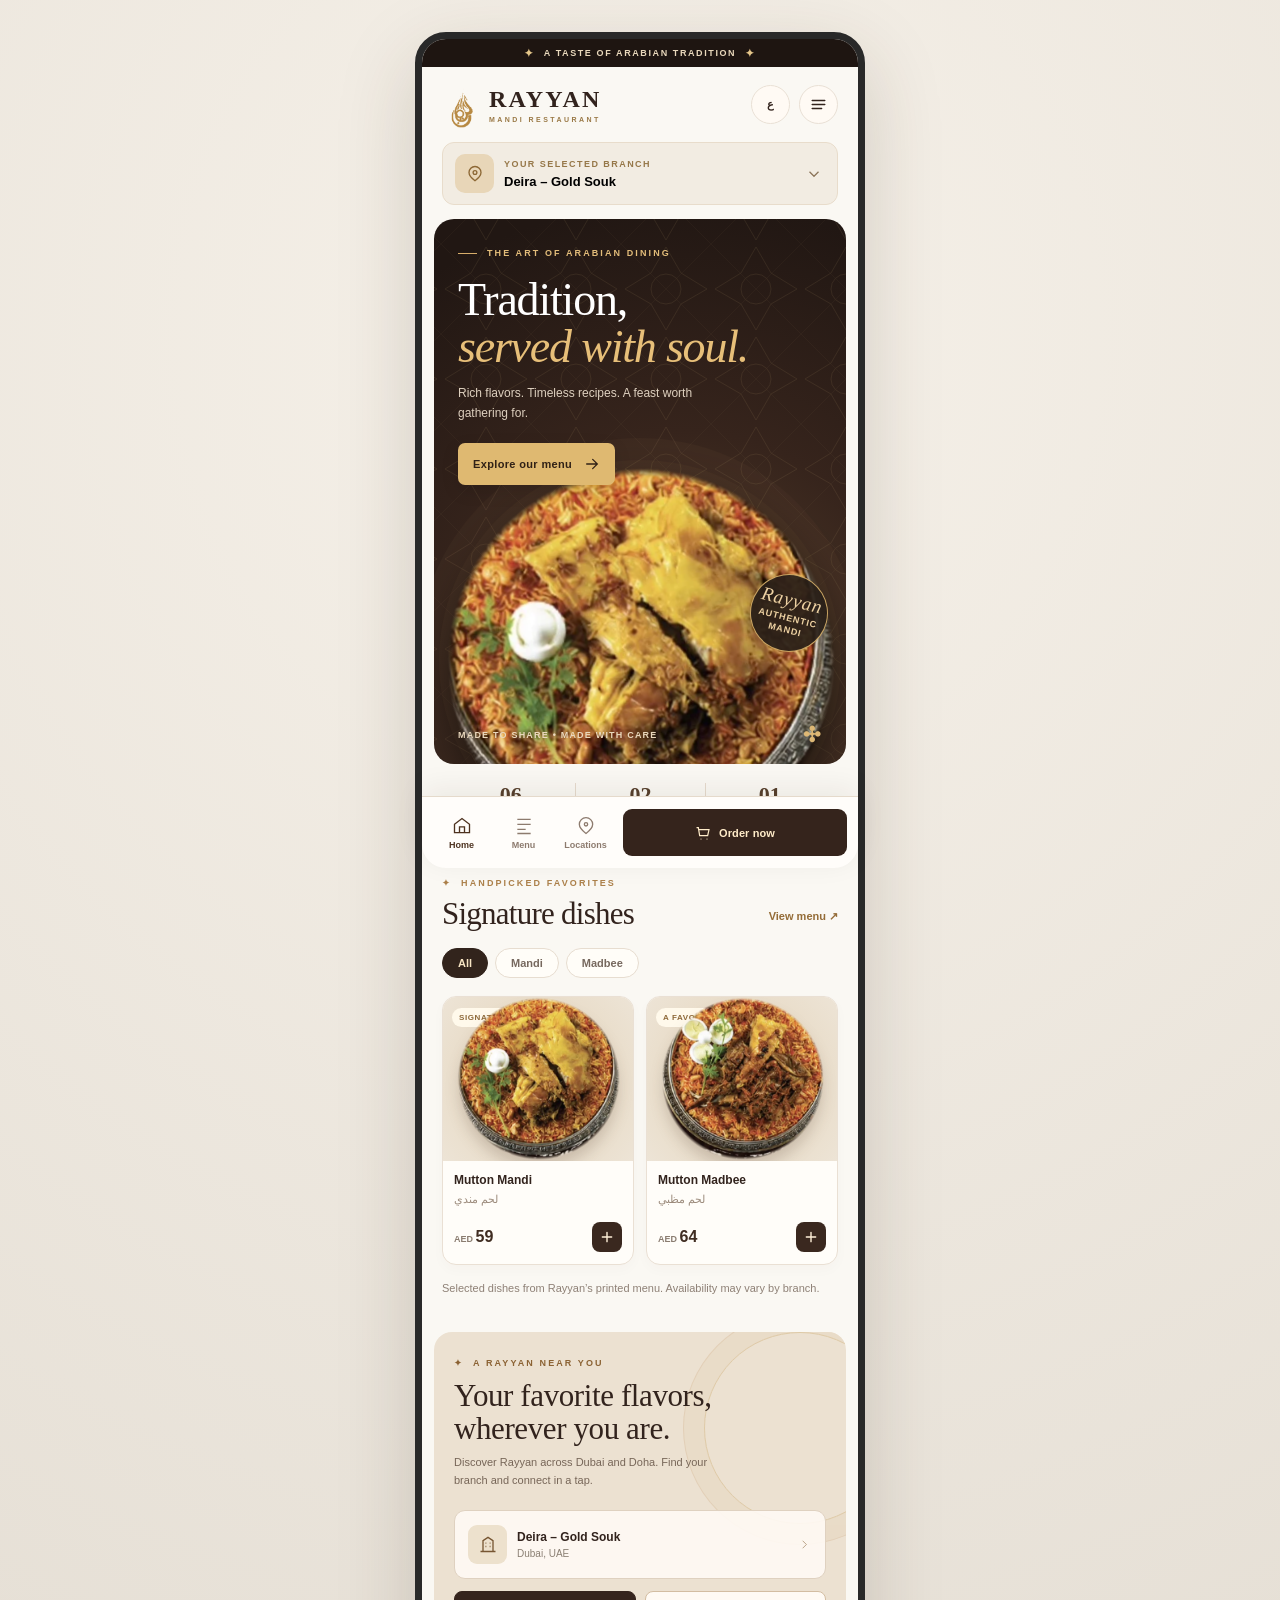
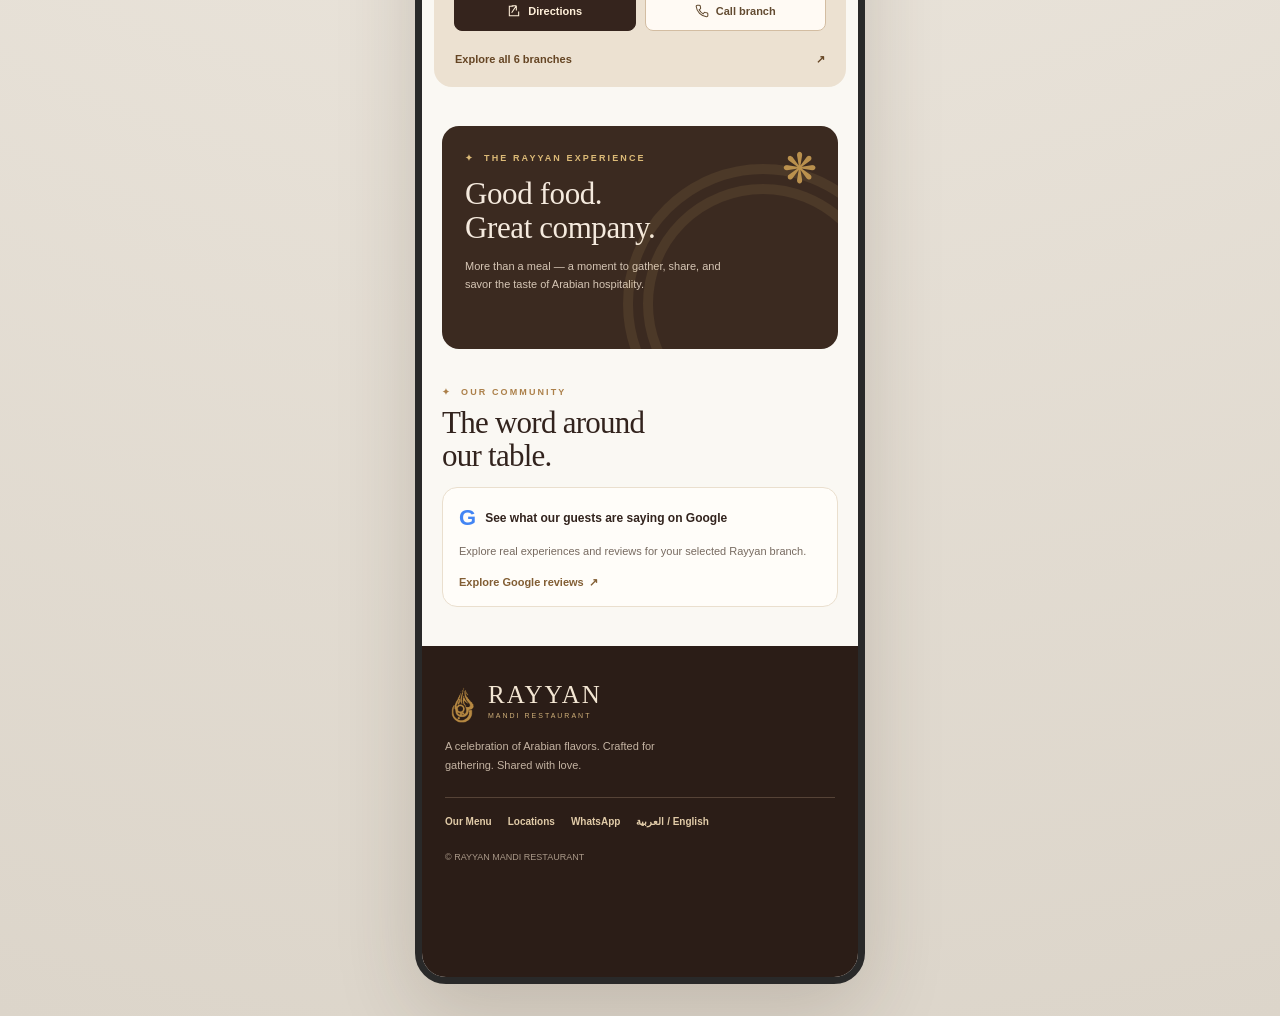
==== index.html @ c49ef030 "Add Rayyan Mandi premium mobile homepage with embedded images" ====
<!DOCTYPE html>
<html lang="en" dir="ltr">
<head>
  <meta charset="utf-8" />
  <meta name="viewport" content="width=device-width,initial-scale=1,viewport-fit=cover" />
  <meta name="theme-color" content="#FAF7F0" />
  <meta name="description" content="Rayyan Mandi Restaurant — authentic Mandi and Arabian specialties across Dubai and Doha." />
  <title>Rayyan Mandi · A Taste of Tradition</title>
  <style>
    :root {--ink:#32231d;--dark:#2d1e17;--deep:#1e1511;--gold:#c69e57;--gold2:#e5c68a;--paper:#faf8f3;--cream:#f3ebdf;--muted:#82776d;--line:#eadfd2;--serif:"Iowan Old Style","Baskerville","Palatino Linotype","Book Antiqua",Georgia,serif; --sans:"Avenir Next",Avenir,"Helvetica Neue",Arial,sans-serif}
    *{box-sizing:border-box} html{scroll-behavior:smooth;background:#e7e1d8} body{margin:0;background:var(--paper);color:var(--ink);font-family:var(--sans);font-size:14px;-webkit-font-smoothing:antialiased} button,a{-webkit-tap-highlight-color:transparent} button{cursor:pointer;font:inherit} a{color:inherit;text-decoration:none} svg{display:block;flex:none} .app{max-width:450px;min-height:100vh;margin:auto;background:var(--paper);position:relative;overflow:hidden;box-shadow:0 0 70px rgba(30,19,14,.08)}
    .ribbon{height:28px;display:flex;align-items:center;justify-content:center;gap:9px;background:var(--deep);color:#ead9bc;font-size:9px;font-weight:650;letter-spacing:1.6px;text-transform:uppercase}.ribbon .star{color:var(--gold2);font-size:11px}
    .head{height:75px;padding:0 20px;display:flex;align-items:center;justify-content:space-between;background:var(--paper)}.brand{display:flex;align-items:center;gap:8px;min-width:0}.brand-icon{width:39px;height:47px;object-fit:contain}.brand-txt{display:flex;flex-direction:column;gap:1px;line-height:1}.brand-txt b{font-family:var(--serif);font-size:24px;font-weight:600;letter-spacing:2.15px}.brand-txt small{font-size:7px;letter-spacing:2.45px;font-weight:800;color:#9a7946;margin-top:4px}.head-actions{display:flex;align-items:center;gap:9px}.icon-button{border:1px solid #e9e0d5;background:#fffaf4;color:var(--ink);border-radius:50%;width:39px;height:39px;display:grid;place-items:center}.lang-switch{font-weight:700;font-size:11px;letter-spacing:.4px}
    .branch-chooser{display:flex;width:calc(100% - 40px);margin:0 20px 14px;min-height:61px;padding:11px 12px;align-items:center;gap:10px;background:#f2ece2;border:1px solid #e8dccb;border-radius:12px;text-align:left}.branch-chooser .pin{background:#e8d6b8;border-radius:10px;color:#8d6835;width:39px;height:39px;display:grid;place-items:center}.branch-label{flex:1;min-width:0}.branch-label em{display:block;font-size:9px;font-style:normal;text-transform:uppercase;color:#967748;letter-spacing:1.45px;font-weight:800;margin-bottom:5px}.branch-label strong{font-size:13px;font-weight:750;white-space:nowrap;overflow:hidden;text-overflow:ellipsis;display:block}.branch-chooser>.chev{color:#8d765b;margin-right:2px}
    .hero{margin:0 12px;border-radius:20px;background:radial-gradient(circle at 60% 82%,#57402b 0,#36241c 46%,#211713 91%);height:545px;position:relative;overflow:hidden;color:#fff;isolation:isolate}.hero::before{content:"";position:absolute;inset:0;opacity:.14;background-image:url("data:image/svg+xml,%3Csvg xmlns='http://www.w3.org/2000/svg' viewBox='0 0 90 90' width='90' height='90'%3E%3Cg fill='none' stroke='%23d6b77a' stroke-width='.7'%3E%3Cpath d='M45 3 L60 29 L86 45 L60 60 L45 86 L30 60 L4 45 L30 29 Z'/%3E%3Ccircle cx='45' cy='45' r='15'/%3E%3Cpath d='M0 0L90 90M90 0L0 90' opacity='.4'/%3E%3C/g%3E%3C/svg%3E");background-position:58% 45%;z-index:-1}.hero-content{position:relative;padding:29px 24px 0;z-index:2}.eyebrow{display:flex;align-items:center;gap:10px;font-size:9px;font-weight:750;letter-spacing:2.1px;color:#e3bd7a}.eyebrow:before{content:"";width:19px;height:1px;background:#d7ad6a}.hero h1{font-family:var(--serif);font-size:46px;line-height:1.02;letter-spacing:-1.2px;font-weight:500;margin:19px 0 12px;max-width:310px}.hero h1 i{font-style:italic;color:#e7bf79}.hero p{margin:0;max-width:260px;font-size:12px;line-height:1.68;color:#ded0bf}.hero-cta{border:0;margin-top:20px;padding:13px 15px;background:#dfb971;color:#302116;display:inline-flex;align-items:center;gap:12px;border-radius:7px;font-size:11px;letter-spacing:.35px;font-weight:850;box-shadow:0 6px 18px rgba(0,0,0,.11)}.hero-cta svg{height:16px;width:16px}.hero-dish-wrap{position:absolute;bottom:-102px;left:50%;width:410px;height:410px;transform:translateX(-50%);display:flex;align-items:center;justify-content:center}.hero-ring{position:absolute;inset:21px;border-radius:50%;border:1px solid rgba(227,194,132,.3);box-shadow:0 0 0 17px rgba(205,159,95,.045),0 0 0 39px rgba(205,159,95,.04)}.hero-dish{width:395px;height:395px;object-fit:contain;filter:drop-shadow(0 22px 24px rgba(0,0,0,.65));transform:rotate(-7deg)}.round-stamp{position:absolute;z-index:3;right:18px;bottom:112px;width:78px;height:78px;border-radius:50%;border:1px solid rgba(238,196,117,.8);background:#292018ed;display:flex;justify-content:center;align-items:center;flex-direction:column;transform:rotate(14deg);color:#eed2a3;text-align:center;font-size:9px;letter-spacing:.9px;font-weight:700;line-height:1.4}.round-stamp span{font-family:var(--serif);font-size:19px;font-style:italic;font-weight:normal;line-height:1.2}.hero-bottom{position:absolute;bottom:17px;left:24px;right:24px;z-index:3;font-size:9px;color:#ead8bd;letter-spacing:1.2px;font-weight:700;display:flex;justify-content:space-between;align-items:center}.hero-bottom .swirl{font-size:21px;color:#deb875}
    .values{margin:0 24px;padding:19px 0 18px;display:grid;grid-template-columns:repeat(3,minmax(0,1fr));border-bottom:1px solid var(--line)}.values>div{text-align:center}.values>div+div{border-left:1px solid #e5dacd}.values b{font-family:var(--serif);font-size:22px;display:block;line-height:1.1;color:#57402d;font-weight:650}.values span{display:block;color:#9c8c7c;margin-top:5px;font-size:9px;font-weight:700;letter-spacing:.55px;text-transform:uppercase}
    section{padding:37px 20px 0}.section-kicker{font-size:9px;text-transform:uppercase;letter-spacing:2.1px;color:#ac804a;font-weight:800;display:flex;align-items:center;gap:9px}.section-kicker:before{content:"✦";font-size:9px}.title-row{display:flex;align-items:end;justify-content:space-between;gap:10px;margin:9px 0 17px}.section-title{font-family:var(--serif);font-size:31px;line-height:1.08;letter-spacing:-.75px;font-weight:500;margin:0}.section-link{white-space:nowrap;color:#946c37;font-size:11px;font-weight:750;background:none;border:0;padding:8px 0}.subtitle{font-size:12px;color:#87786b;line-height:1.6;margin:5px 0 0}
    .filter-scroll{display:flex;gap:7px;overflow-x:auto;scrollbar-width:none;margin-bottom:17px;padding-bottom:1px}.filter-scroll::-webkit-scrollbar{display:none}.pill{border:1px solid #e7ddd0;background:#fffdf8;border-radius:100px;white-space:nowrap;padding:8px 15px;font-size:11px;font-weight:700;color:#76685e}.pill.active{background:#32241c;color:#f7e5c3;border-color:#32241c}
    .foods{display:grid;grid-template-columns:repeat(2,minmax(0,1fr));gap:12px}.food-card{overflow:hidden;border:1px solid #eae0d4;background:#fffdf9;border-radius:14px;box-shadow:0 5px 13px rgba(73,47,28,.025)}.food-image{height:164px;background:radial-gradient(circle,#f2e7d5 0,#e9ddca 62%,#ede4d6 100%);display:flex;align-items:center;justify-content:center;position:relative;overflow:hidden}.food-image img{width:165px;height:165px;object-fit:contain;filter:drop-shadow(0 10px 7px rgba(51,31,20,.17))}.food-badge{position:absolute;left:9px;top:11px;background:#fff9eb;color:#8d6838;border-radius:100px;padding:5px 7px;font-size:8px;letter-spacing:.6px;font-weight:800}.food-info{padding:12px 11px 12px}.food-name{font-size:12px;font-weight:800;line-height:1.3}.food-arabic{font-size:11px;color:#9b8a7b;margin-top:4px;line-height:1.3}.food-bottom{display:flex;align-items:center;justify-content:space-between;gap:7px;margin-top:15px}.food-price{font-size:9px;font-weight:700;color:#8a7c70}.food-price b{font-size:16px;color:#402d22;font-weight:800}.add-food{border:0;background:#3a281f;color:#ffefd8;width:30px;height:30px;display:grid;place-items:center;border-radius:8px}.food-desc{font-size:11px;color:#8e8076;margin-top:15px;line-height:1.5}
    .branch-feature{margin:36px 12px 0;padding:26px 20px 21px;background:#ece1d1;border-radius:18px;position:relative;overflow:hidden}.branch-feature:after{content:"";position:absolute;right:-50px;top:0;width:190px;height:190px;border:1px solid #d7be91;border-radius:50%;opacity:.65;box-shadow:0 0 0 20px #e8d9c3,0 0 0 21px #ddc5a8;pointer-events:none}.branch-feature>*{position:relative;z-index:1}.branch-feature .section-kicker{color:#8b6233}.branch-feature h2{font-family:var(--serif);font-size:31px;font-weight:500;line-height:1.07;margin:11px 0 9px;letter-spacing:-.4px;max-width:275px}.branch-feature>p{color:#776658;line-height:1.6;font-size:11px;max-width:270px;margin:0 0 20px}.selected-location{padding:14px 13px;background:#fffaf4e8;border:1px solid #dfd1c0;border-radius:11px;display:flex;align-items:center;gap:10px}.selected-location .symbol{height:39px;width:39px;border-radius:9px;background:#ede1cd;display:grid;place-items:center;color:#775633}.selected-location .loc-text{flex:1;min-width:0}.selected-location .loc-text b{font-size:12px;display:block}.selected-location .loc-text span{font-size:10px;color:#8b8074;display:block;margin-top:4px}.branch-actions{display:flex;gap:9px;margin-top:12px}.branch-actions a,.branch-actions button{border:1px solid #d3bda2;background:#fffaf4;border-radius:8px;font-size:11px;font-weight:750;color:#624a30;padding:12px 12px;display:flex;align-items:center;justify-content:center;gap:7px;flex:1}.branch-actions a:first-child{background:#35241d;color:#fff0da;border-color:#35241d}.branch-all{display:flex;align-items:center;justify-content:space-between;width:100%;margin-top:19px;padding:3px 1px 0;background:none;border:0;font-size:11px;color:#654524;font-weight:800}
    .heritage{padding-top:39px}.story{background:#3b2a20;color:#f5eade;border-radius:17px;position:relative;overflow:hidden;padding:27px 23px 25px;min-height:223px}.story:before{content:"";position:absolute;right:-65px;bottom:-95px;width:220px;height:220px;border-radius:50%;border:30px double rgba(225,181,107,.1)}.story .section-kicker{color:#dcba77}.story h2{font-family:var(--serif);font-weight:500;font-size:31px;line-height:1.1;letter-spacing:-.4px;margin:14px 0 12px;max-width:250px}.story p{font-size:11px;color:#d6c6b5;line-height:1.65;max-width:272px;margin:0}.story .ornament{position:absolute;right:21px;top:18px;font-size:42px;font-family:var(--serif);color:#c89c53;opacity:.9}
    .review-sec{padding-top:38px}.review-box{margin-top:15px;border:1px solid #eadfce;border-radius:15px;padding:17px 16px;background:#fffdf9}.review-top{display:flex;align-items:center;gap:9px}.google-g{font-size:22px;font-weight:800;font-family:Arial;color:#4285f4}.review-top b{font-size:12px}.review-box p{font-size:11px;line-height:1.6;color:#776a60;margin:12px 0}.review-link{font-size:11px;font-weight:800;color:#825e34;display:inline-flex;align-items:center;gap:5px}
    footer{margin-top:39px;background:#2b1d17;color:#f3e6d3;padding:30px 23px 115px}.footer-logo{display:flex;align-items:center;gap:9px}.footer-logo img{height:47px;width:34px;object-fit:contain}.footer-logo .name{font-family:var(--serif);font-size:25px;letter-spacing:2px}.footer-logo small{font-size:7px;display:block;letter-spacing:2px;color:#cfaf78;margin-top:3px}.footer-desc{font-size:11px;line-height:1.7;color:#c4b3a2;max-width:260px;margin:14px 0 23px}.footer-rule{height:1px;background:#564337;margin:0 0 18px}.footer-links{display:flex;flex-wrap:wrap;gap:16px;font-size:10px;color:#e1cba8;font-weight:700}.copyright{font-size:9px;color:#a99888;margin-top:25px}
    .nav{position:fixed;z-index:10;bottom:0;left:50%;transform:translateX(-50%);width:min(100%,450px);height:76px;padding:8px 11px calc(8px + env(safe-area-inset-bottom,0px));height:calc(72px + env(safe-area-inset-bottom,0px));display:flex;align-items:center;gap:5px;background:#fffdfa;border-top:1px solid #e5dacb;box-shadow:0 -7px 30px rgba(38,22,12,.07)}.nav-item{border:0;background:transparent;color:#8d7b6e;width:57px;align-self:stretch;display:flex;flex-direction:column;align-items:center;justify-content:center;gap:4px;font-size:9px;font-weight:650}.nav-item.active{color:#4d321f}.nav-order{flex:1;height:47px;display:flex;justify-content:center;align-items:center;gap:8px;background:#35241c;color:#ffecc9;border:0;border-radius:9px;font-size:11px;font-weight:800;letter-spacing:.1px;margin:0 0 0 4px;white-space:nowrap}.nav-order .count{min-width:18px;height:18px;display:none;place-items:center;border-radius:50%;background:#e2b673;color:#38261d;font-size:10px}.nav-order .count.visible{display:grid}
    .overlay{position:fixed;inset:0;z-index:30;background:rgba(29,20,16,.6);display:none;align-items:flex-end;justify-content:center;backdrop-filter:blur(3px)}.overlay.open{display:flex}.sheet{width:min(100%,450px);max-height:88dvh;overflow-y:auto;background:#fffaf3;border-radius:23px 23px 0 0;padding:10px 20px calc(25px + env(safe-area-inset-bottom,0px));box-shadow:0 -20px 90px rgba(0,0,0,.23);animation:slideUp .25s ease-out}.grab{height:4px;width:42px;background:#ddd0c0;border-radius:10px;margin:0 auto 20px}.sheet-h{display:flex;align-items:start;justify-content:space-between;gap:15px;margin-bottom:19px}.sheet h2{font-family:var(--serif);font-weight:500;line-height:1.1;font-size:30px;margin:0 0 6px}.sheet-sub{font-size:11px;color:#998b7e;line-height:1.5}.sheet-close{border:1px solid #eee0d0;background:#fff;border-radius:50%;height:33px;width:33px;display:grid;place-items:center}.country-tabs{display:flex;gap:6px;padding:4px;border-radius:10px;background:#f1e8db;margin-bottom:14px}.country-tab{flex:1;text-align:center;border:0;border-radius:7px;padding:11px 0;background:transparent;color:#856b52;font-weight:800;font-size:11px}.country-tab.active{background:#fffdfa;color:#3b261a;box-shadow:0 2px 9px rgba(74,48,19,.08)}.branch-list{display:grid;gap:8px}.branch-opt{background:#fff;border:1px solid #e9dfd1;border-radius:10px;padding:13px;display:flex;align-items:center;gap:10px;text-align:left}.branch-opt.selected{border-color:#b99254;background:#fbf4e7}.branch-opt .opt-icon{width:33px;height:33px;border-radius:7px;background:#efe4d3;color:#8f6c3d;display:grid;place-items:center}.branch-opt .opt-txt{flex:1;display:flex;flex-direction:column;gap:4px}.branch-opt .opt-txt b{font-size:12px}.branch-opt .opt-txt span{font-size:10px;color:#908276}.tick{color:#ad854b}.hidden{display:none!important}
    .cart-body{padding-bottom:10px}.empty{padding:35px 12px;text-align:center;border:1px dashed #dccbb7;border-radius:14px;color:#806e5c}.empty svg{margin:0 auto 10px;color:#b89459}.empty b{display:block;font-size:13px;margin:8px 0}.empty p{font-size:11px;line-height:1.5}.cart-line{padding:13px 0;display:flex;align-items:center;gap:12px;border-bottom:1px solid #eadfce}.cart-line img{width:65px;height:65px;object-fit:contain;background:#eee5d6;border-radius:12px}.cart-line .cart-text{flex:1}.cart-line strong{font-size:12px;display:block}.cart-line small{color:#977b61;display:block;margin-top:6px}.qty{display:flex;align-items:center;gap:11px}.qty button{background:#f1e6d8;border:0;border-radius:7px;width:27px;height:27px;font-weight:900}.cart-total{display:flex;justify-content:space-between;font-size:14px;margin:23px 0;font-weight:800}.primary-wide{width:100%;height:48px;background:#38271d;color:#fcebcf;border:0;border-radius:9px;font-size:12px;font-weight:800;display:flex;gap:9px;align-items:center;justify-content:center}.cart-note{font-size:10px;line-height:1.5;color:#958578;text-align:center;margin:12px auto}.toast{position:fixed;z-index:90;bottom:calc(82px + env(safe-area-inset-bottom,0px));left:50%;transform:translateX(-50%) translateY(16px);background:#372820;color:#fcebd4;font-size:11px;border-radius:100px;box-shadow:0 9px 26px #0002;padding:10px 18px;white-space:nowrap;opacity:0;pointer-events:none;transition:all .22s}.toast.show{opacity:1;transform:translateX(-50%) translateY(0)}
    .menu-links{display:grid;gap:5px}.menu-links button{border:0;background:#f6eee2;border-radius:10px;padding:14px 12px;text-align:left;font-size:13px;font-weight:750;color:#38261c;display:flex;justify-content:space-between}.menu-fine{font-size:11px;color:#a08974;margin:13px 0}
    html[dir="rtl"] .branch-chooser,html[dir="rtl"] .branch-opt{text-align:right}html[dir="rtl"] .eyebrow:before{display:none}html[dir="rtl"] .eyebrow:after{content:"";width:19px;height:1px;background:#d7ad6a}html[dir="rtl"] .hero h1{letter-spacing:0}html[dir="rtl"] .branch-feature:after{right:auto;left:-50px}html[dir="rtl"] .hero-bottom{direction:ltr}html[dir="rtl"] .brand{direction:ltr}html[dir="rtl"] .nav-order{margin:0 4px 0 0}html[dir="rtl"] .values>div+div{border-left:0;border-right:1px solid #e5dacd}
    @keyframes slideUp{from{transform:translateY(25px);opacity:.75}to{transform:translateY(0);opacity:1}}
    @media(min-width:600px){body{padding:32px 0;background:radial-gradient(circle at 50% 13%,#f6f1e9,#dcd5ca)}.app{border-radius:31px;min-height:840px;box-shadow:0 26px 80px #3d2b1d2e;border:7px solid #292929}.nav{bottom:32px;border-radius:0 0 24px 24px;max-width:436px}.overlay{align-items:center}.sheet{border-radius:23px;max-height:80vh}.toast{bottom:90px}}
    @media(max-width:350px){.hero h1{font-size:40px}.hero{height:520px}.hero-dish-wrap{width:375px;height:375px}.hero-dish{width:370px;height:370px}.food-image{height:140px}.food-image img{width:145px;height:145px}.brand-txt b{font-size:21px}.head{padding:0 15px}}
    @media(prefers-reduced-motion:reduce){*,*:before,*:after{scroll-behavior:auto!important;transition:none!important;animation:none!important}}
  </style>
</head>
<body>
<div class="app" id="home">
  <div class="ribbon"><span class="star">✦</span><span data-i18n="ribbon">A taste of Arabian tradition</span><span class="star">✦</span></div>
  <header class="head">
    <a class="brand" href="#home" aria-label="Rayyan Mandi home"><img class="brand-icon" src="[data-uri]" alt="Rayyan symbol"><span class="brand-txt"><b>RAYYAN</b><small>MANDI RESTAURANT</small></span></a>
    <div class="head-actions"><button class="icon-button lang-switch" id="langBtn" aria-label="Switch language">ع</button><button class="icon-button" id="menuBtn" aria-label="Open menu"><svg width="19" height="19" viewBox="0 0 24 24" fill="none" stroke="currentColor" stroke-width="1.7" stroke-linecap="round"><path d="M4 7h16M4 12h16M4 17h12"/></svg></button></div>
  </header>
  <button class="branch-chooser" id="branchBtn" aria-label="Choose branch"><span class="pin"><svg width="18" height="18" viewBox="0 0 24 24" fill="none" stroke="currentColor" stroke-width="1.8"><path d="M20 10c0 5-8 11-8 11S4 15 4 10a8 8 0 1 1 16 0Z"/><circle cx="12" cy="10" r="2.5"/></svg></span><span class="branch-label"><em data-i18n="branchLabel">YOUR NEAREST BRANCH</em><strong id="activeBranchTop">Deira – Gold Souk</strong></span><span class="chev"><svg width="18" height="18" viewBox="0 0 24 24" fill="none" stroke="currentColor" stroke-width="1.7"><path d="m6 9 6 6 6-6"/></svg></span></button>
  <main>
    <section class="hero" style="padding:0">
      <div class="hero-content"><div class="eyebrow" data-i18n="heroEyebrow">THE ART OF ARABIAN DINING</div><h1 id="heroTitle">Tradition,<br><i>served with soul.</i></h1><p data-i18n="heroText">Rich flavors. Timeless recipes. A feast worth gathering for.</p><button class="hero-cta" id="heroMenu" data-i18n-button="exploreMenu"><span data-i18n="exploreMenu">Explore our menu</span><svg viewBox="0 0 24 24" fill="none" stroke="currentColor" stroke-width="1.9" stroke-linecap="round"><path d="M4 12h16M13 5l7 7-7 7"/></svg></button></div>
      <div class="hero-dish-wrap" aria-hidden="true"><div class="hero-ring"></div><img class="hero-dish" src="[data-uri]" alt=""></div>
      <div class="round-stamp"><span>Rayyan</span>AUTHENTIC<br>MANDI</div>
      <div class="hero-bottom"><span>MADE TO SHARE • MADE WITH CARE</span><span class="swirl">✣</span></div>
    </section>
    <div class="values"><div><b>06</b><span data-i18n="branches">Branches</span></div><div><b>02</b><span data-i18n="countries">Countries</span></div><div><b>01</b><span data-i18n="hospitality">Tradition</span></div></div>
    <section id="menuSection">
      <div class="section-kicker" data-i18n="ourFavorites">HANDPICKED FAVORITES</div>
      <div class="title-row"><h2 class="section-title" data-i18n="signature">Signature dishes</h2><button class="section-link" id="menuMore"><span data-i18n="viewMenu">View menu</span> ↗</button></div>
      <div class="filter-scroll" role="tablist" aria-label="Dish categories"><button class="pill active" data-filter="all" data-i18n="all">All</button><button class="pill" data-filter="mandi" data-i18n="mandi">Mandi</button><button class="pill" data-filter="madbee" data-i18n="madbee">Madbee</button></div>
      <div class="foods" id="foodGrid">
        <article class="food-card" data-category="mandi"><div class="food-image"><span class="food-badge" data-i18n="signatureBadge">SIGNATURE</span><img src="[data-uri]" alt="Rayyan Mutton Mandi" /></div><div class="food-info"><div class="food-name">Mutton Mandi</div><div class="food-arabic" lang="ar">لحم مندي</div><div class="food-bottom"><div class="food-price">AED <b>59</b></div><button class="add-food" data-add="mandi" aria-label="Add Mutton Mandi"><svg width="16" height="16" viewBox="0 0 24 24" fill="none" stroke="currentColor" stroke-width="2.1" stroke-linecap="round"><path d="M12 5v14M5 12h14"/></svg></button></div></div></article>
        <article class="food-card" data-category="madbee"><div class="food-image"><span class="food-badge" data-i18n="favoriteBadge">A FAVORITE</span><img src="[data-uri]" alt="Rayyan Mutton Madbee" /></div><div class="food-info"><div class="food-name">Mutton Madbee</div><div class="food-arabic" lang="ar">لحم مظبي</div><div class="food-bottom"><div class="food-price">AED <b>64</b></div><button class="add-food" data-add="madbee" aria-label="Add Mutton Madbee"><svg width="16" height="16" viewBox="0 0 24 24" fill="none" stroke="currentColor" stroke-width="2.1" stroke-linecap="round"><path d="M12 5v14M5 12h14"/></svg></button></div></div></article>
      </div>
      <p class="food-desc" data-i18n="pricesNote">Selected dishes from Rayyan's printed menu. Availability may vary by branch.</p>
    </section>
    <div class="branch-feature" id="branchesSection"><div class="section-kicker" data-i18n="nearYou">A RAYYAN NEAR YOU</div><h2 data-i18n="branchHeadline">Your favorite flavors, wherever you are.</h2><p data-i18n="branchText">Discover Rayyan across Dubai and Doha. Find your branch and connect in a tap.</p><div class="selected-location"><div class="symbol"><svg width="20" height="20" viewBox="0 0 24 24" stroke="currentColor" fill="none" stroke-width="1.6"><path d="M3 21h18M6 21V8l6-4 6 4v13M9 11h1M14 11h1M9 15h1M14 15h1"/></svg></div><div class="loc-text"><b id="activeBranchCard">Deira – Gold Souk</b><span id="activeRegion">Dubai, United Arab Emirates</span></div><svg width="15" height="15" viewBox="0 0 24 24" stroke="#92744d" fill="none"><path d="m9 18 6-6-6-6"/></svg></div><div class="branch-actions"><a id="directionLink" target="_blank" rel="noopener" href="https://www.google.com/maps/search/?api=1&query=Rayyan+Mandi+Deira+Gold+Souk"><svg width="14" height="14" viewBox="0 0 24 24" fill="none" stroke="currentColor" stroke-width="1.8"><path d="M8 15 16 3m0 0H8m8 0v8M20 13v7H4V4h7"/></svg><span data-i18n="directions">Directions</span></a><a id="callLink" href="tel:042980070"><svg width="14" height="14" viewBox="0 0 24 24" fill="none" stroke="currentColor" stroke-width="1.8"><path d="M22 16.9v3a2 2 0 0 1-2.2 2A19.8 19.8 0 0 1 2.1 4.2 2 2 0 0 1 4.1 2h3a2 2 0 0 1 2 1.7l.5 2.8a2 2 0 0 1-.6 2L7.1 10a16 16 0 0 0 6.9 6.9l1.5-1.9a2 2 0 0 1 2-.6l2.8.5a2 2 0 0 1 1.7 1.9Z"/></svg><span data-i18n="callUs">Call branch</span></a></div><button class="branch-all" id="allBranches"><span data-i18n="exploreBranches">Explore all 6 branches</span><span>↗</span></button></div>
    <section class="heritage"><div class="story"><div class="section-kicker" data-i18n="theExperience">THE RAYYAN EXPERIENCE</div><span class="ornament">❋</span><h2 data-i18n="storyTitle">Good food.<br>Great company.</h2><p data-i18n="storyText">More than a meal — a moment to gather, share, and savor the taste of Arabian hospitality.</p></div></section>
    <section class="review-sec"><div class="section-kicker" data-i18n="community">OUR COMMUNITY</div><div class="title-row" style="margin-bottom:0"><h2 class="section-title" data-i18n="reviewTitle">The word around<br>our table.</h2></div><div class="review-box"><div class="review-top"><span class="google-g">G</span><b data-i18n="googleReviews">See what our guests are saying on Google</b></div><p data-i18n="reviewText">Explore real experiences and reviews for your selected Rayyan branch.</p><a class="review-link" href="https://www.google.com/maps/search/?api=1&query=Rayyan+Mandi+Deira+Gold+Souk" id="reviewsLink" target="_blank" rel="noopener"><span data-i18n="readReviews">Explore Google reviews</span> ↗</a></div></section>
  </main>
  <footer><div class="footer-logo"><img src="[data-uri]" alt=""><div><div class="name">RAYYAN</div><small>MANDI RESTAURANT</small></div></div><p class="footer-desc" data-i18n="footerText">A celebration of Arabian flavors. Crafted for gathering. Shared with love.</p><div class="footer-rule"></div><div class="footer-links"><a href="#menuSection" data-i18n="menuFooter">Our Menu</a><a href="#branchesSection" data-i18n="branchFooter">Locations</a><a id="footerWhatsApp" href="#" target="_blank" rel="noopener">WhatsApp</a><button id="footerLanguage" style="background:none;border:0;color:inherit;padding:0;font:inherit">العربية / English</button></div><div class="copyright">© RAYYAN MANDI RESTAURANT</div></footer>
  <nav class="nav" aria-label="Bottom navigation"><button class="nav-item active" id="navHome"><svg width="20" height="20" viewBox="0 0 24 24" stroke="currentColor" fill="none" stroke-width="1.6"><path d="m3 10 9-7 9 7v10H3zM9 20v-7h6v7"/></svg><span data-i18n="home">Home</span></button><button class="nav-item" id="navMenu"><svg width="20" height="20" viewBox="0 0 24 24" stroke="currentColor" fill="none" stroke-width="1.6"><path d="M4 4h16M4 10h16M4 16h10M4 21h16"/></svg><span data-i18n="menu">Menu</span></button><button class="nav-item" id="navBranches"><svg width="20" height="20" viewBox="0 0 24 24" fill="none" stroke="currentColor" stroke-width="1.6"><path d="M20 10c0 5-8 11-8 11S4 15 4 10a8 8 0 1 1 16 0Z"/><circle cx="12" cy="10" r="2"/></svg><span data-i18n="locations">Locations</span></button><button class="nav-order" id="navOrder"><svg width="16" height="16" viewBox="0 0 24 24" fill="none" stroke="currentColor" stroke-width="1.8"><path d="M3 4h2l2 12h12l2-9H6M9 21h.01M18 21h.01" stroke-linecap="round"/></svg><span data-i18n="order">Order now</span><span class="count" id="cartCount">0</span></button></nav>
</div>
<div class="overlay" id="branchOverlay" aria-hidden="true"><div class="sheet" role="dialog" aria-modal="true" aria-label="Select restaurant branch"><div class="grab"></div><div class="sheet-h"><div><h2 data-i18n="chooseBranch">Choose your branch</h2><div class="sheet-sub" data-i18n="chooseBranchSub">Your menu, contact and directions in one place.</div></div><button class="sheet-close" data-close="branchOverlay" aria-label="Close"><svg width="18" height="18" viewBox="0 0 24 24" fill="none" stroke="currentColor" stroke-width="1.8"><path d="M5 5l14 14M19 5 5 19"/></svg></button></div><div class="country-tabs"><button class="country-tab active" data-country="uae">UAE · Dubai</button><button class="country-tab" data-country="qatar">Qatar · Doha</button></div><div class="branch-list" id="branchList"></div></div></div>
<div class="overlay" id="cartOverlay" aria-hidden="true"><div class="sheet" role="dialog" aria-modal="true" aria-label="Your order"><div class="grab"></div><div class="sheet-h"><div><h2 data-i18n="yourOrder">Your order</h2><div class="sheet-sub" id="cartBranchText">Deira – Gold Souk</div></div><button class="sheet-close" data-close="cartOverlay" aria-label="Close"><svg width="18" height="18" viewBox="0 0 24 24" fill="none" stroke="currentColor" stroke-width="1.8"><path d="M5 5l14 14M19 5 5 19"/></svg></button></div><div class="cart-body" id="cartItems"></div><div id="cartCheckout" class="hidden"><div class="cart-total"><span data-i18n="total">Estimated subtotal</span><span id="cartTotal">AED 0</span></div><button class="primary-wide" id="sendWhatsApp"><svg width="17" height="17" viewBox="0 0 24 24" stroke="currentColor" fill="none" stroke-width="1.8"><path d="M21 11.6A9 9 0 0 1 7 19.1L3 20l1-3.9A9 9 0 1 1 21 11.6ZM8 9c1 2.6 3 4.3 5.9 5.2.5.3 1.3-.2 1.8-.7"/></svg><span data-i18n="continueWhatsapp">Continue on WhatsApp</span></button><p class="cart-note" data-i18n="cartNote">A WhatsApp message will be prepared for your selected branch. Nothing is sent automatically.</p></div><button class="primary-wide hidden" id="browseDishes" data-i18n="browseDishes">Browse signature dishes</button></div></div></div>
<div class="overlay" id="menuOverlay" aria-hidden="true"><div class="sheet" role="dialog" aria-modal="true" aria-label="Site navigation"><div class="grab"></div><div class="sheet-h"><div><h2 data-i18n="exploreRayyan">Explore Rayyan</h2><div class="sheet-sub">RAYYAN MANDI RESTAURANT</div></div><button class="sheet-close" data-close="menuOverlay" aria-label="Close">✕</button></div><div class="menu-links"><button data-go="home"><span data-i18n="home">Home</span>↗</button><button data-go="menuSection"><span data-i18n="menu">Menu</span>↗</button><button data-go="branchesSection"><span data-i18n="locations">Locations</span>↗</button><button data-go="review-sec"><span data-i18n="reviews">Google reviews</span>↗</button><button data-go="branch"><span data-i18n="chooseBranch">Choose your branch</span>↗</button></div><div class="menu-fine" data-i18n="menuFine">Authentic flavors. Every time.</div></div></div>
<div class="toast" id="toast" role="status" aria-live="polite">Added to your order</div>
<script>
  const branches=[
    {id:'deira',name:'Deira – Gold Souk',country:'uae',city:'Dubai, UAE',phone:'042980070',wa:'971521722996',query:'Rayyan Mandi Restaurant Deira Gold Souk Dubai'},
    {id:'rigga',name:'Al Rigga',country:'uae',city:'Dubai, UAE',phone:'042444434',wa:'971501619434',query:'Rayyan Mandi Restaurant Rigga Dubai'},
    {id:'barsha',name:'Al Barsha',country:'uae',city:'Dubai, UAE',phone:'043349269',wa:'971567664257',query:'Rayyan Mandi Restaurant Barsha Dubai'},
    {id:'mankhool',name:'Mankhool',country:'uae',city:'Dubai, UAE',phone:'045524424',wa:'971565517181',query:'Rayyan Mandi Restaurant Mankhool Dubai'},
    {id:'jvc',name:'JVC – Dubai',country:'uae',city:'Dubai, UAE',phone:'045808792',wa:'971508255266',query:'Rayyan Mandi Restaurant JVC Dubai'},
    {id:'doha',name:'Doha – Qatar',country:'qatar',city:'Doha, Qatar',phone:'+97441409786',wa:'97470738786',query:'Rayyan Mandi Restaurant Doha Qatar'}
  ];
  const products={mandi:{name:'Mutton Mandi',ar:'لحم مندي',price:59,image:'[data-uri]'},madbee:{name:'Mutton Madbee',ar:'لحم مظبي',price:64,image:'[data-uri]'}};
  const t={
    en:{ribbon:'A taste of Arabian tradition',branchLabel:'YOUR SELECTED BRANCH',heroEyebrow:'THE ART OF ARABIAN DINING',heroText:'Rich flavors. Timeless recipes. A feast worth gathering for.',exploreMenu:'Explore our menu',branches:'Branches',countries:'Countries',hospitality:'Tradition',ourFavorites:'HANDPICKED FAVORITES',signature:'Signature dishes',viewMenu:'View menu',all:'All',mandi:'Mandi',madbee:'Madbee',signatureBadge:'SIGNATURE',favoriteBadge:'A FAVORITE',pricesNote:"Selected dishes from Rayyan’s printed menu. Availability may vary by branch.",nearYou:'A RAYYAN NEAR YOU',branchHeadline:'Your favorite flavors, wherever you are.',branchText:'Discover Rayyan across Dubai and Doha. Find your branch and connect in a tap.',directions:'Directions',callUs:'Call branch',exploreBranches:'Explore all 6 branches',theExperience:'THE RAYYAN EXPERIENCE',storyTitle:'Good food.<br>Great company.',storyText:'More than a meal — a moment to gather, share, and savor the taste of Arabian hospitality.',community:'OUR COMMUNITY',reviewTitle:'The word around<br>our table.',googleReviews:'See what our guests are saying on Google',reviewText:'Explore real experiences and reviews for your selected Rayyan branch.',readReviews:'Explore Google reviews',footerText:'A celebration of Arabian flavors. Crafted for gathering. Shared with love.',menuFooter:'Our Menu',branchFooter:'Locations',home:'Home',menu:'Menu',locations:'Locations',order:'Order now',chooseBranch:'Choose your branch',chooseBranchSub:'Your menu, contact and directions in one place.',yourOrder:'Your order',total:'Estimated subtotal',continueWhatsapp:'Continue on WhatsApp',cartNote:'A WhatsApp message will be prepared for your selected branch. Nothing is sent automatically.',browseDishes:'Browse signature dishes',exploreRayyan:'Explore Rayyan',reviews:'Google reviews',menuFine:'Authentic flavors. Every time.'},
    ar:{ribbon:'نكهة الضيافة العربية الأصيلة',branchLabel:'الفرع المختار',heroEyebrow:'أصالة المذاق العربي',heroText:'نكهات غنية ووصفات أصيلة وأطيب اللحظات حول المائدة.',exploreMenu:'اكتشف قائمة الطعام',branches:'فروع',countries:'دول',hospitality:'أصالة',ourFavorites:'من أطباقنا المميزة',signature:'أطباقنا الشهيرة',viewMenu:'عرض القائمة',all:'الكل',mandi:'مندي',madbee:'مظبي',signatureBadge:'طبق مميز',favoriteBadge:'من المفضلات',pricesNote:'أطباق مختارة من قائمة مطعم الريان المطبوعة. قد يختلف التوفر حسب الفرع.',nearYou:'الريان بالقرب منك',branchHeadline:'الطعم الذي تحبه، أينما كنت.',branchText:'اكتشف فروع الريان في دبي والدوحة وتواصل مع فرعك بسهولة.',directions:'الاتجاهات',callUs:'اتصل بالفرع',exploreBranches:'اكتشف فروعنا الستة',theExperience:'تجربة الريان',storyTitle:'طعام طيب.<br>ولمة أحلى.',storyText:'أكثر من مجرد وجبة — لحظات نجتمع فيها ونتشارك أصالة الضيافة العربية.',community:'ضيوفنا الكرام',reviewTitle:'آراء ضيوفنا<br>تسعدنا.',googleReviews:'اكتشف آراء ضيوفنا على جوجل',reviewText:'اطّلع على تقييمات وتجارب زوار فرع الريان المختار.',readReviews:'عرض تقييمات جوجل',footerText:'نكهات عربية أصيلة تجمعنا على المحبة والضيافة.',menuFooter:'القائمة',branchFooter:'الفروع',home:'الرئيسية',menu:'القائمة',locations:'الفروع',order:'اطلب الآن',chooseBranch:'اختر الفرع',chooseBranchSub:'القائمة والتواصل والاتجاهات في مكان واحد.',yourOrder:'طلبك',total:'المجموع التقديري',continueWhatsapp:'المتابعة عبر واتساب',cartNote:'ستفتح رسالة واتساب جاهزة لفرعك. لن يُرسل شيء تلقائيًا.',browseDishes:'تصفح الأطباق',exploreRayyan:'اكتشف الريان',reviews:'تقييمات جوجل',menuFine:'طعم أصيل في كل مرة.'}
  };
  let selected=branches[0],currentCountry='uae',lang='en',cart={};
  const $=id=>document.getElementById(id);
  const all=(sel)=>Array.from(document.querySelectorAll(sel));
  function mapUrl(){return 'https://www.google.com/maps/search/?api=1&query='+encodeURIComponent(selected.query)}
  function whatsUrl(msg){return 'https://wa.me/'+selected.wa+'?text='+encodeURIComponent(msg||('Hello Rayyan Mandi '+selected.name+', I would like to place an order.'))}
  function updateBranch(){ $('activeBranchTop').textContent=selected.name;$('activeBranchCard').textContent=selected.name;$('activeRegion').textContent=selected.city;$('cartBranchText').textContent=selected.name;$('directionLink').href=mapUrl();$('reviewsLink').href=mapUrl();$('callLink').href='tel:'+selected.phone;$('footerWhatsApp').href=whatsUrl();renderBranchList(); }
  function renderBranchList(){const list=branches.filter(b=>b.country===currentCountry);$('branchList').innerHTML=list.map(b=>`<button class="branch-opt ${b.id===selected.id?'selected':''}" data-branch="${b.id}"><span class="opt-icon"><svg width="17" height="17" viewBox="0 0 24 24" fill="none" stroke="currentColor" stroke-width="1.7"><path d="M20 10c0 5-8 11-8 11S4 15 4 10a8 8 0 1 1 16 0Z"/><circle cx="12" cy="10" r="2"/></svg></span><span class="opt-txt"><b>${b.name}</b><span>${b.city}</span></span>${b.id===selected.id?'<span class="tick">✓</span>':''}</button>`).join('');all('.branch-opt').forEach(el=>el.onclick=()=>{selected=branches.find(b=>b.id===el.dataset.branch);updateBranch();closeOverlay('branchOverlay');showToast(lang==='ar'?'تم اختيار '+selected.name:'Branch selected · '+selected.name)})}
  function openOverlay(id){$(id).classList.add('open');$(id).setAttribute('aria-hidden','false');document.body.style.overflow='hidden'}
  function closeOverlay(id){$(id).classList.remove('open');$(id).setAttribute('aria-hidden','true');if(!document.querySelector('.overlay.open'))document.body.style.overflow=''}
  function openBranch(){currentCountry=selected.country;all('.country-tab').forEach(el=>el.classList.toggle('active',el.dataset.country===currentCountry));renderBranchList();openOverlay('branchOverlay')}
  function scrollToId(id){document.getElementById(id)?.scrollIntoView({behavior:'smooth',block:'start'})}
  function showToast(text){let el=$('toast');el.textContent=text;el.classList.add('show');clearTimeout(showToast.timeout);showToast.timeout=setTimeout(()=>el.classList.remove('show'),2200)}
  function cartCount(){return Object.values(cart).reduce((a,b)=>a+b,0)}
  function updateCartCount(){let n=cartCount(),el=$('cartCount');el.textContent=n;el.classList.toggle('visible',n>0)}
  function addItem(id){cart[id]=(cart[id]||0)+1;updateCartCount();showToast(lang==='ar'?'تمت الإضافة إلى طلبك':'Added to your order · '+products[id].name)}
  function renderCart(){let count=cartCount();$('cartCheckout').classList.toggle('hidden',!count);$('browseDishes').classList.toggle('hidden',!!count);if(!count){$('cartItems').innerHTML='<div class="empty"><svg width="28" height="28" viewBox="0 0 24 24" fill="none" stroke="currentColor" stroke-width="1.5"><path d="M3 4h2l2 12h12l2-9H6M9 21h.01M18 21h.01"/></svg><b>'+(lang==='ar'?'سلة الطلب فارغة':'Your basket is empty')+'</b><p>'+(lang==='ar'?'اختر من أطباق الريان الشهيرة.':'Find something delicious from our signature dishes.')+'</p></div>';return}let sum=0; $('cartItems').innerHTML=Object.entries(cart).filter(([id,q])=>q>0).map(([id,q])=>{let p=products[id];sum+=p.price*q;return `<div class="cart-line"><img src="${p.image}" alt=""><span class="cart-text"><strong>${lang==='ar'?p.ar:p.name}</strong><small>AED ${p.price} × ${q}</small></span><div class="qty"><button data-qty="${id}" data-delta="-1" aria-label="Remove one">−</button><b>${q}</b><button data-qty="${id}" data-delta="1" aria-label="Add one">+</button></div></div>`}).join('');$('cartTotal').textContent=selected.country==='qatar'?'Confirm with branch':'AED '+sum;all('[data-qty]').forEach(el=>el.onclick=()=>{const id=el.dataset.qty;cart[id]+=Number(el.dataset.delta);if(cart[id]<=0)delete cart[id];updateCartCount();renderCart()})}
  function sendOrder(){const items=Object.entries(cart).filter(([id,q])=>q>0);if(!items.length)return;let sum=items.reduce((s,[id,q])=>s+products[id].price*q,0);let msg='Hello Rayyan Mandi Restaurant,\nI would like to inquire about an order from '+selected.name+':\n'+items.map(([id,q])=>'- '+products[id].name+' x '+q).join('\n')+'\n\n'+(selected.country==='qatar'?'Please confirm local prices, availability and delivery / pickup options.':'Printed UAE menu total: AED '+sum+' (subject to branch confirmation). Please confirm availability, final pricing and delivery / pickup options.')+'\nThank you!';window.open(whatsUrl(msg),'_blank','noopener')}
  function setLang(next){lang=next;document.documentElement.lang=next;document.documentElement.dir=next==='ar'?'rtl':'ltr';$('langBtn').textContent=next==='en'?'ع':'EN';all('[data-i18n]').forEach(el=>{const val=t[next][el.dataset.i18n];if(val!==undefined)el.innerHTML=val});$('heroTitle').innerHTML=next==='en'?'Tradition,<br><i>served with soul.</i>':'أصالة المذاق،<br><i>وكرم الضيافة.</i>';renderCart()}
  $('branchBtn').onclick=openBranch;$('allBranches').onclick=openBranch;$('menuBtn').onclick=()=>openOverlay('menuOverlay');$('navBranches').onclick=openBranch;
  $('navHome').onclick=()=>scrollToId('home');$('navMenu').onclick=()=>{location.href='menu.html'};$('heroMenu').onclick=()=>{location.href='menu.html'};$('menuMore').onclick=()=>{location.href='menu.html'};$('navOrder').onclick=()=>{renderCart();openOverlay('cartOverlay')};
  $('langBtn').onclick=()=>setLang(lang==='en'?'ar':'en');$('footerLanguage').onclick=()=>setLang(lang==='en'?'ar':'en');
  $('browseDishes').onclick=()=>{closeOverlay('cartOverlay');scrollToId('menuSection')};$('sendWhatsApp').onclick=sendOrder;
  all('.add-food').forEach(el=>el.onclick=()=>addItem(el.dataset.add));
  all('.pill').forEach(el=>el.onclick=()=>{all('.pill').forEach(p=>p.classList.toggle('active',p===el));const filter=el.dataset.filter;all('.food-card').forEach(card=>card.classList.toggle('hidden',filter!=='all'&&card.dataset.category!==filter))});
  all('.country-tab').forEach(el=>el.onclick=()=>{currentCountry=el.dataset.country;all('.country-tab').forEach(p=>p.classList.toggle('active',p===el));renderBranchList()});
  all('[data-close]').forEach(el=>el.onclick=()=>closeOverlay(el.dataset.close));
  all('.overlay').forEach(overlay=>overlay.addEventListener('click',(e)=>{if(e.target===overlay)closeOverlay(overlay.id)}));
  document.addEventListener('keydown',e=>{if(e.key==='Escape')all('.overlay.open').forEach(el=>closeOverlay(el.id))});
  all('[data-go]').forEach(el=>el.onclick=()=>{closeOverlay('menuOverlay');if(el.dataset.go==='branch'){openBranch();return}if(el.dataset.go==='review-sec'){document.querySelector('.review-sec')?.scrollIntoView({behavior:'smooth'});return}scrollToId(el.dataset.go)});
  updateBranch();setLang('en');
</script>
</body>
</html>
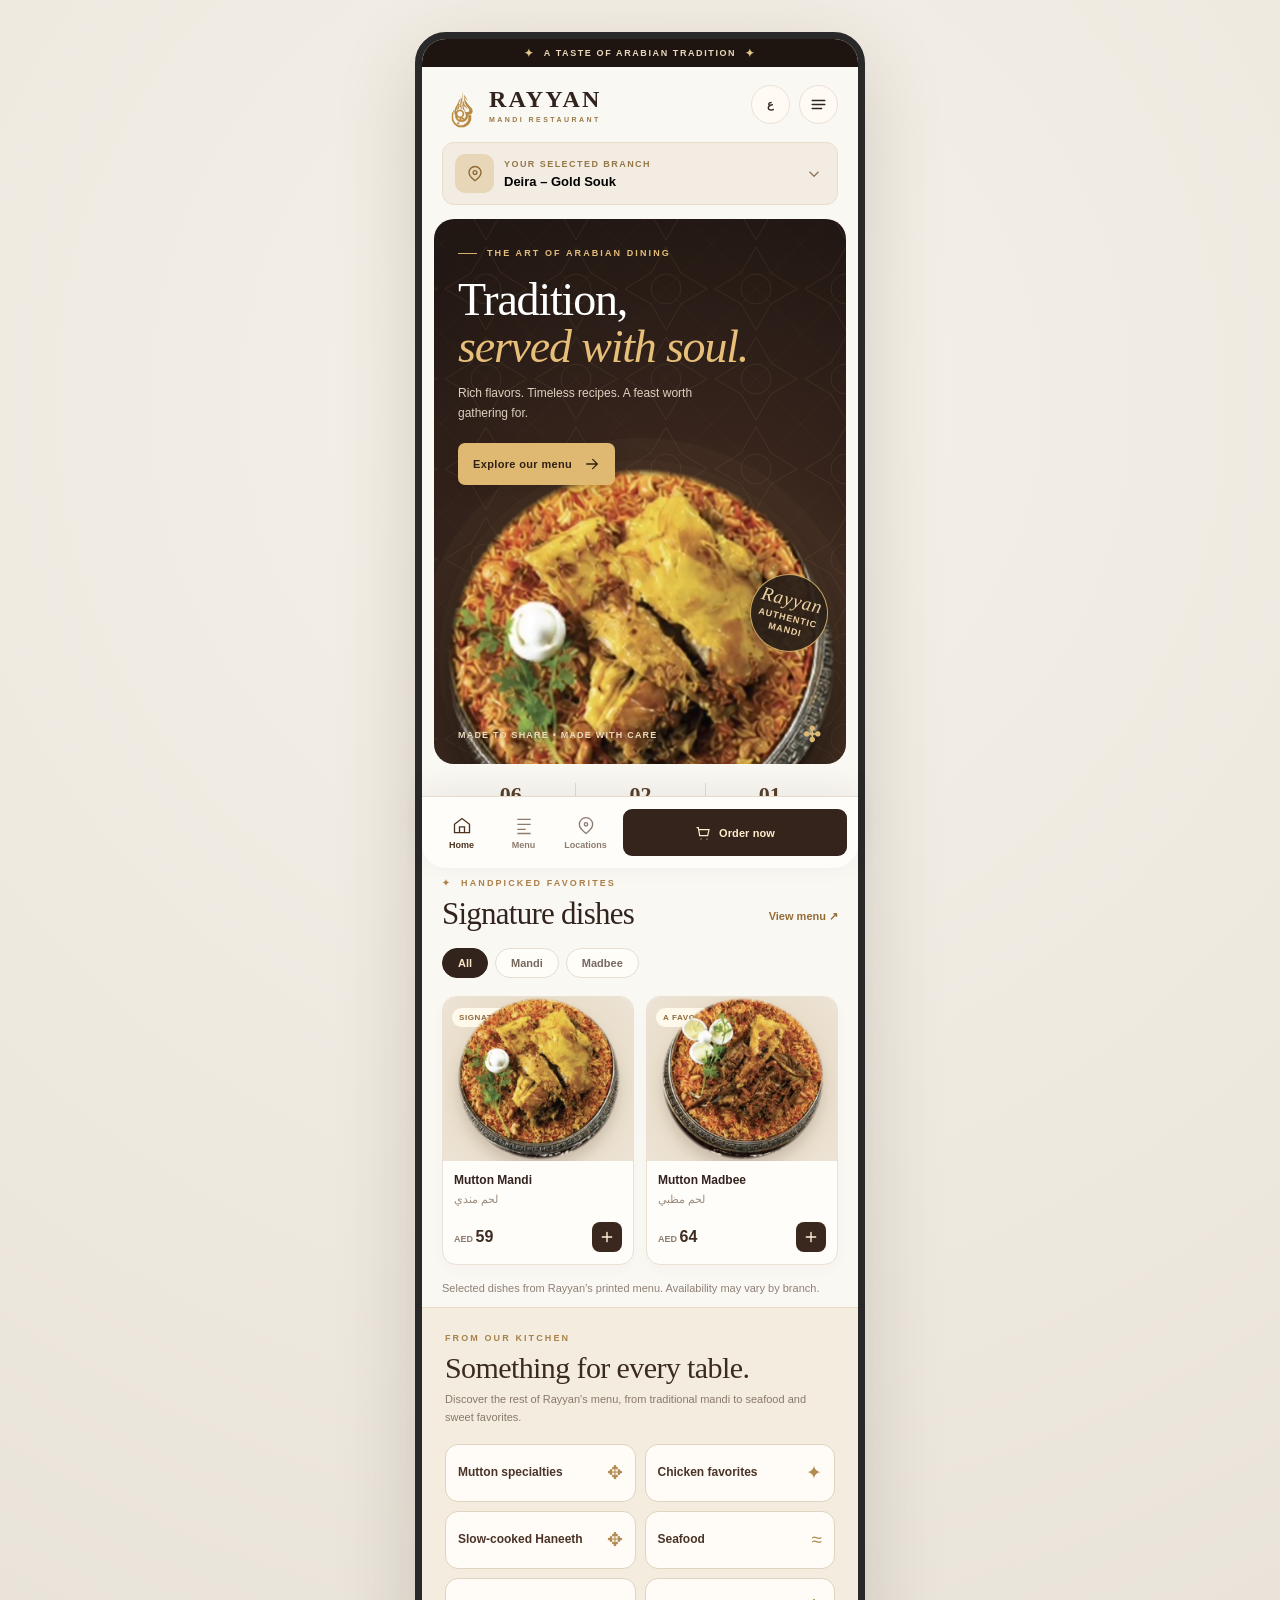
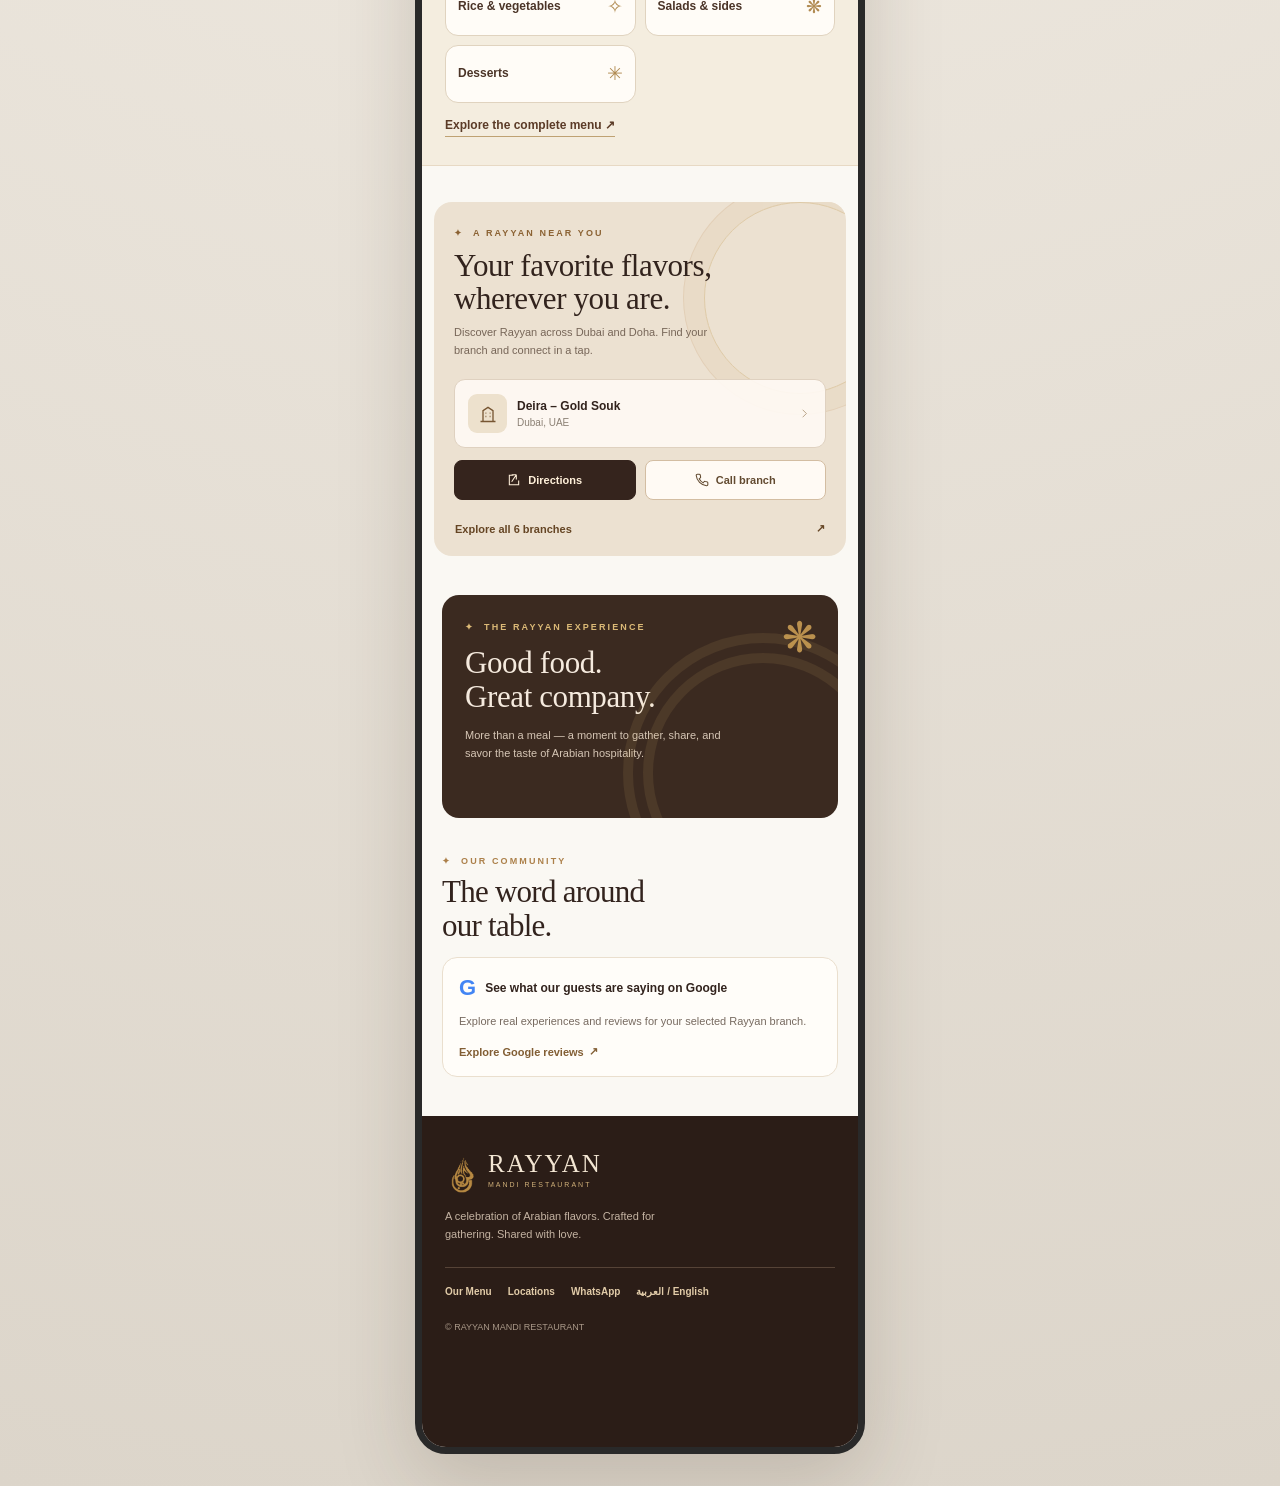
==== commit cedad9d6: "Show extra food categories on homepage and synchronize chosen restaurant branch" ====
--- a/index.html
+++ b/index.html
@@ -31,7 +31,7 @@
     @media(max-width:350px){.hero h1{font-size:40px}.hero{height:520px}.hero-dish-wrap{width:375px;height:375px}.hero-dish{width:370px;height:370px}.food-image{height:140px}.food-image img{width:145px;height:145px}.brand-txt b{font-size:21px}.head{padding:0 15px}}
     @media(prefers-reduced-motion:reduce){*,*:before,*:after{scroll-behavior:auto!important;transition:none!important;animation:none!important}}
   </style>
-</head>
+<link rel="stylesheet" href="home-extras.css"></head>
 <body>
 <div class="app" id="home">
   <div class="ribbon"><span class="star">✦</span><span data-i18n="ribbon">A taste of Arabian tradition</span><span class="star">✦</span></div>
@@ -89,7 +89,7 @@
   function mapUrl(){return 'https://www.google.com/maps/search/?api=1&query='+encodeURIComponent(selected.query)}
   function whatsUrl(msg){return 'https://wa.me/'+selected.wa+'?text='+encodeURIComponent(msg||('Hello Rayyan Mandi '+selected.name+', I would like to place an order.'))}
   function updateBranch(){ $('activeBranchTop').textContent=selected.name;$('activeBranchCard').textContent=selected.name;$('activeRegion').textContent=selected.city;$('cartBranchText').textContent=selected.name;$('directionLink').href=mapUrl();$('reviewsLink').href=mapUrl();$('callLink').href='tel:'+selected.phone;$('footerWhatsApp').href=whatsUrl();renderBranchList(); }
-  function renderBranchList(){const list=branches.filter(b=>b.country===currentCountry);$('branchList').innerHTML=list.map(b=>`<button class="branch-opt ${b.id===selected.id?'selected':''}" data-branch="${b.id}"><span class="opt-icon"><svg width="17" height="17" viewBox="0 0 24 24" fill="none" stroke="currentColor" stroke-width="1.7"><path d="M20 10c0 5-8 11-8 11S4 15 4 10a8 8 0 1 1 16 0Z"/><circle cx="12" cy="10" r="2"/></svg></span><span class="opt-txt"><b>${b.name}</b><span>${b.city}</span></span>${b.id===selected.id?'<span class="tick">✓</span>':''}</button>`).join('');all('.branch-opt').forEach(el=>el.onclick=()=>{selected=branches.find(b=>b.id===el.dataset.branch);updateBranch();closeOverlay('branchOverlay');showToast(lang==='ar'?'تم اختيار '+selected.name:'Branch selected · '+selected.name)})}
+  function renderBranchList(){const list=branches.filter(b=>b.country===currentCountry);$('branchList').innerHTML=list.map(b=>`<button class="branch-opt ${b.id===selected.id?'selected':''}" data-branch="${b.id}"><span class="opt-icon"><svg width="17" height="17" viewBox="0 0 24 24" fill="none" stroke="currentColor" stroke-width="1.7"><path d="M20 10c0 5-8 11-8 11S4 15 4 10a8 8 0 1 1 16 0Z"/><circle cx="12" cy="10" r="2"/></svg></span><span class="opt-txt"><b>${b.name}</b><span>${b.city}</span></span>${b.id===selected.id?'<span class="tick">✓</span>':''}</button>`).join('');all('.branch-opt').forEach(el=>el.onclick=()=>{selected=branches.find(b=>b.id===el.dataset.branch);try{localStorage.setItem('rayyan_branch',selected.id)}catch(e){};updateBranch();closeOverlay('branchOverlay');showToast(lang==='ar'?'تم اختيار '+selected.name:'Branch selected · '+selected.name)})}
   function openOverlay(id){$(id).classList.add('open');$(id).setAttribute('aria-hidden','false');document.body.style.overflow='hidden'}
   function closeOverlay(id){$(id).classList.remove('open');$(id).setAttribute('aria-hidden','true');if(!document.querySelector('.overlay.open'))document.body.style.overflow=''}
   function openBranch(){currentCountry=selected.country;all('.country-tab').forEach(el=>el.classList.toggle('active',el.dataset.country===currentCountry));renderBranchList();openOverlay('branchOverlay')}
@@ -111,8 +111,8 @@
   all('[data-close]').forEach(el=>el.onclick=()=>closeOverlay(el.dataset.close));
   all('.overlay').forEach(overlay=>overlay.addEventListener('click',(e)=>{if(e.target===overlay)closeOverlay(overlay.id)}));
   document.addEventListener('keydown',e=>{if(e.key==='Escape')all('.overlay.open').forEach(el=>closeOverlay(el.id))});
-  all('[data-go]').forEach(el=>el.onclick=()=>{closeOverlay('menuOverlay');if(el.dataset.go==='branch'){openBranch();return}if(el.dataset.go==='review-sec'){document.querySelector('.review-sec')?.scrollIntoView({behavior:'smooth'});return}scrollToId(el.dataset.go)});
-  updateBranch();setLang('en');
+  all('[data-go]').forEach(el=>el.onclick=()=>{closeOverlay('menuOverlay');if(el.dataset.go==='branch'){openBranch();return}if(el.dataset.go==='menuSection'){location.href='menu.html';return}if(el.dataset.go==='review-sec'){document.querySelector('.review-sec')?.scrollIntoView({behavior:'smooth'});return}scrollToId(el.dataset.go)});
+  try{const saved=localStorage.getItem('rayyan_branch');if(saved){selected=branches.find(b=>b.id===saved)||selected;currentCountry=selected.country}}catch(e){};updateBranch();setLang('en');
 </script>
-</body>
+<script src="home-extras.js"></script></body>
 </html>
--- a/home-extras.css
+++ b/home-extras.css
@@ -0,0 +1,13 @@
+
+/* Supplementary food-category section: original Rayyan colors and typography */
+.rayyan-home-categories{margin:5px 0 16px;padding:25px 23px 28px;background:#f4eddf;border-top:1px solid #e7d9c4;border-bottom:1px solid #e7d9c4}
+.rayyan-home-categories .label{font-size:9px;font-weight:750;letter-spacing:2.1px;color:#a8814d;text-transform:uppercase}
+.rayyan-home-categories h2{font:500 30px/1.08 Georgia,"Times New Roman",serif;letter-spacing:-.6px;color:#3b2a20;margin:9px 0 7px}
+.rayyan-home-categories p{font-size:11px;line-height:1.6;color:#88796a;margin:0 0 17px}
+.rayyan-home-category-grid{display:grid;grid-template-columns:repeat(2,minmax(0,1fr));gap:9px}
+.rayyan-home-category{background:#fffcf7;border:1px solid #e0d3bf;border-radius:13px;display:flex;align-items:center;justify-content:space-between;gap:7px;padding:14px 12px;min-height:58px;text-decoration:none;color:#4b3427}
+.rayyan-home-category b{font-weight:650;font-size:12px;line-height:1.3}
+.rayyan-home-category span{font-size:19px;color:#b18b52}
+.rayyan-home-category:active{transform:scale(.98)}
+.rayyan-home-all{margin-top:15px;display:inline-flex;gap:8px;align-items:center;text-decoration:none;color:#5b3b27;font-size:12px;font-weight:700;border-bottom:1px solid #bfa273;padding-bottom:4px}
+html[dir="rtl"] .rayyan-home-category{direction:rtl}
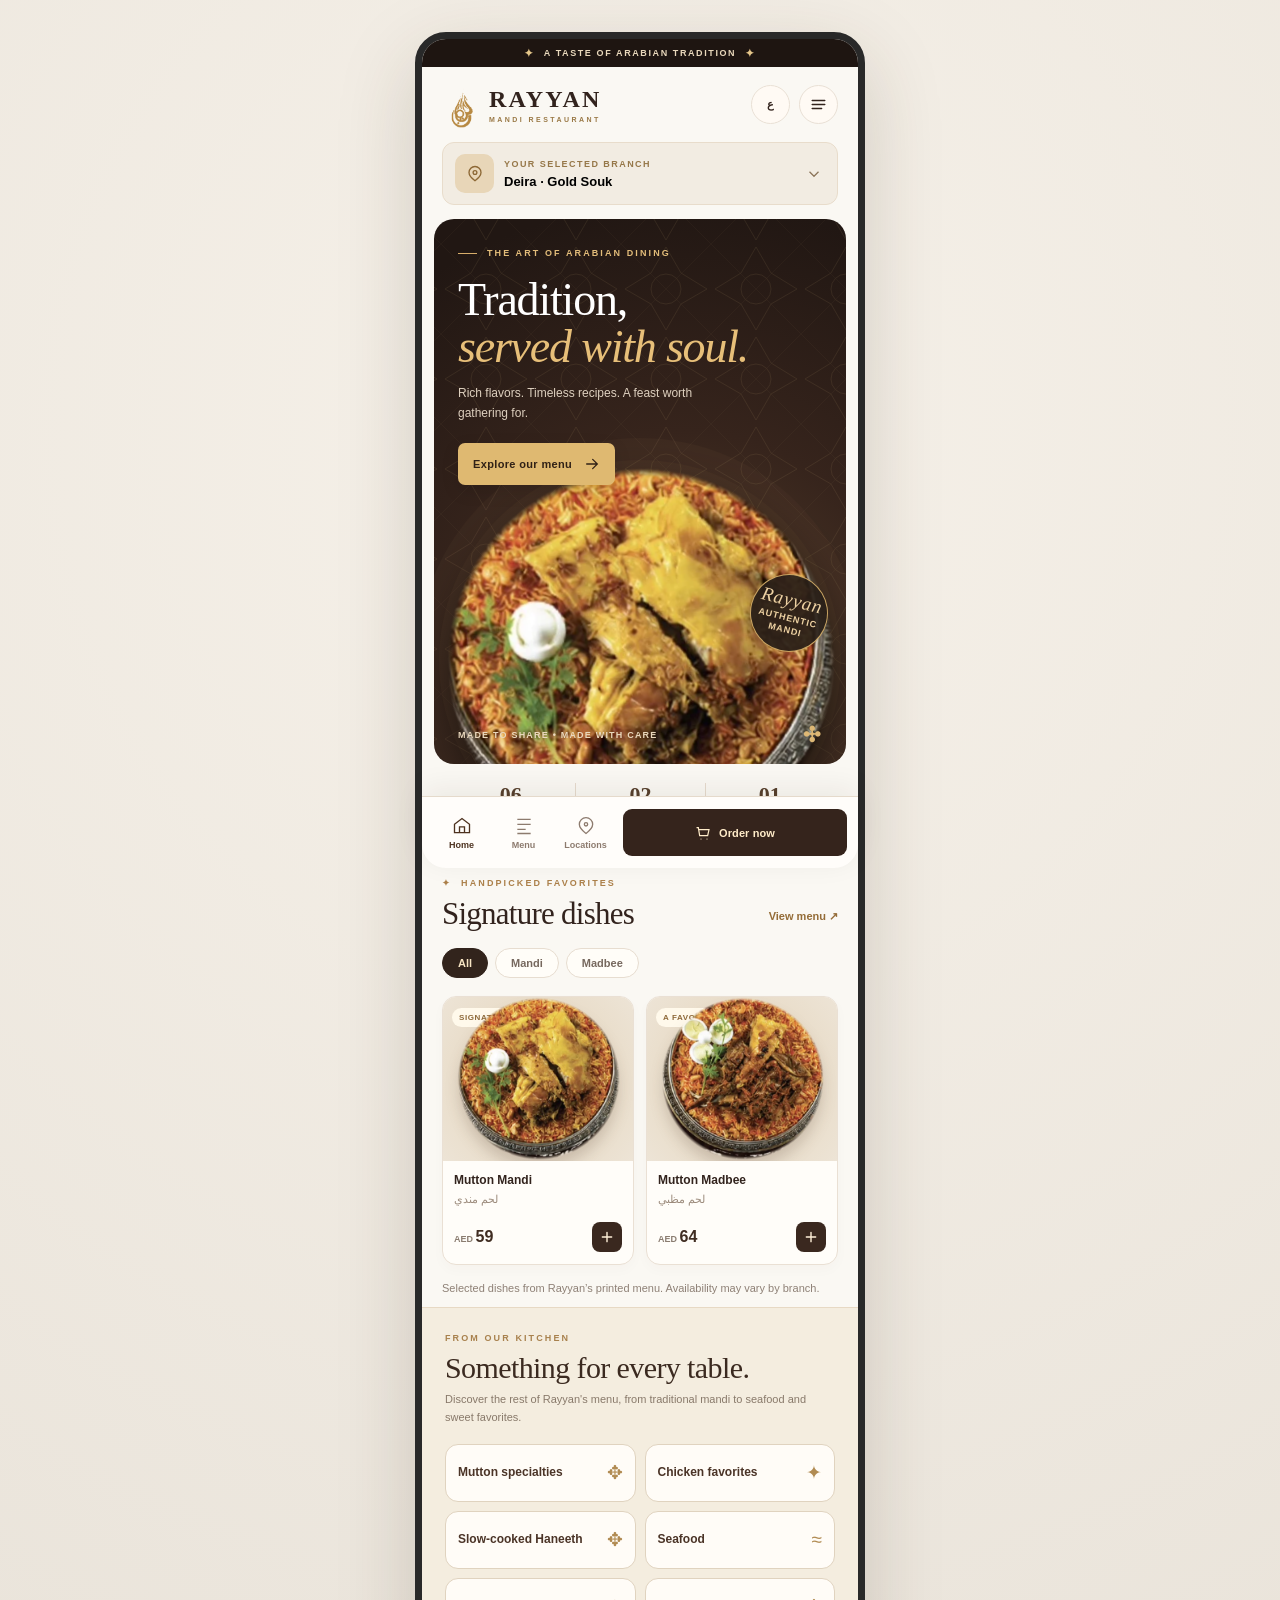
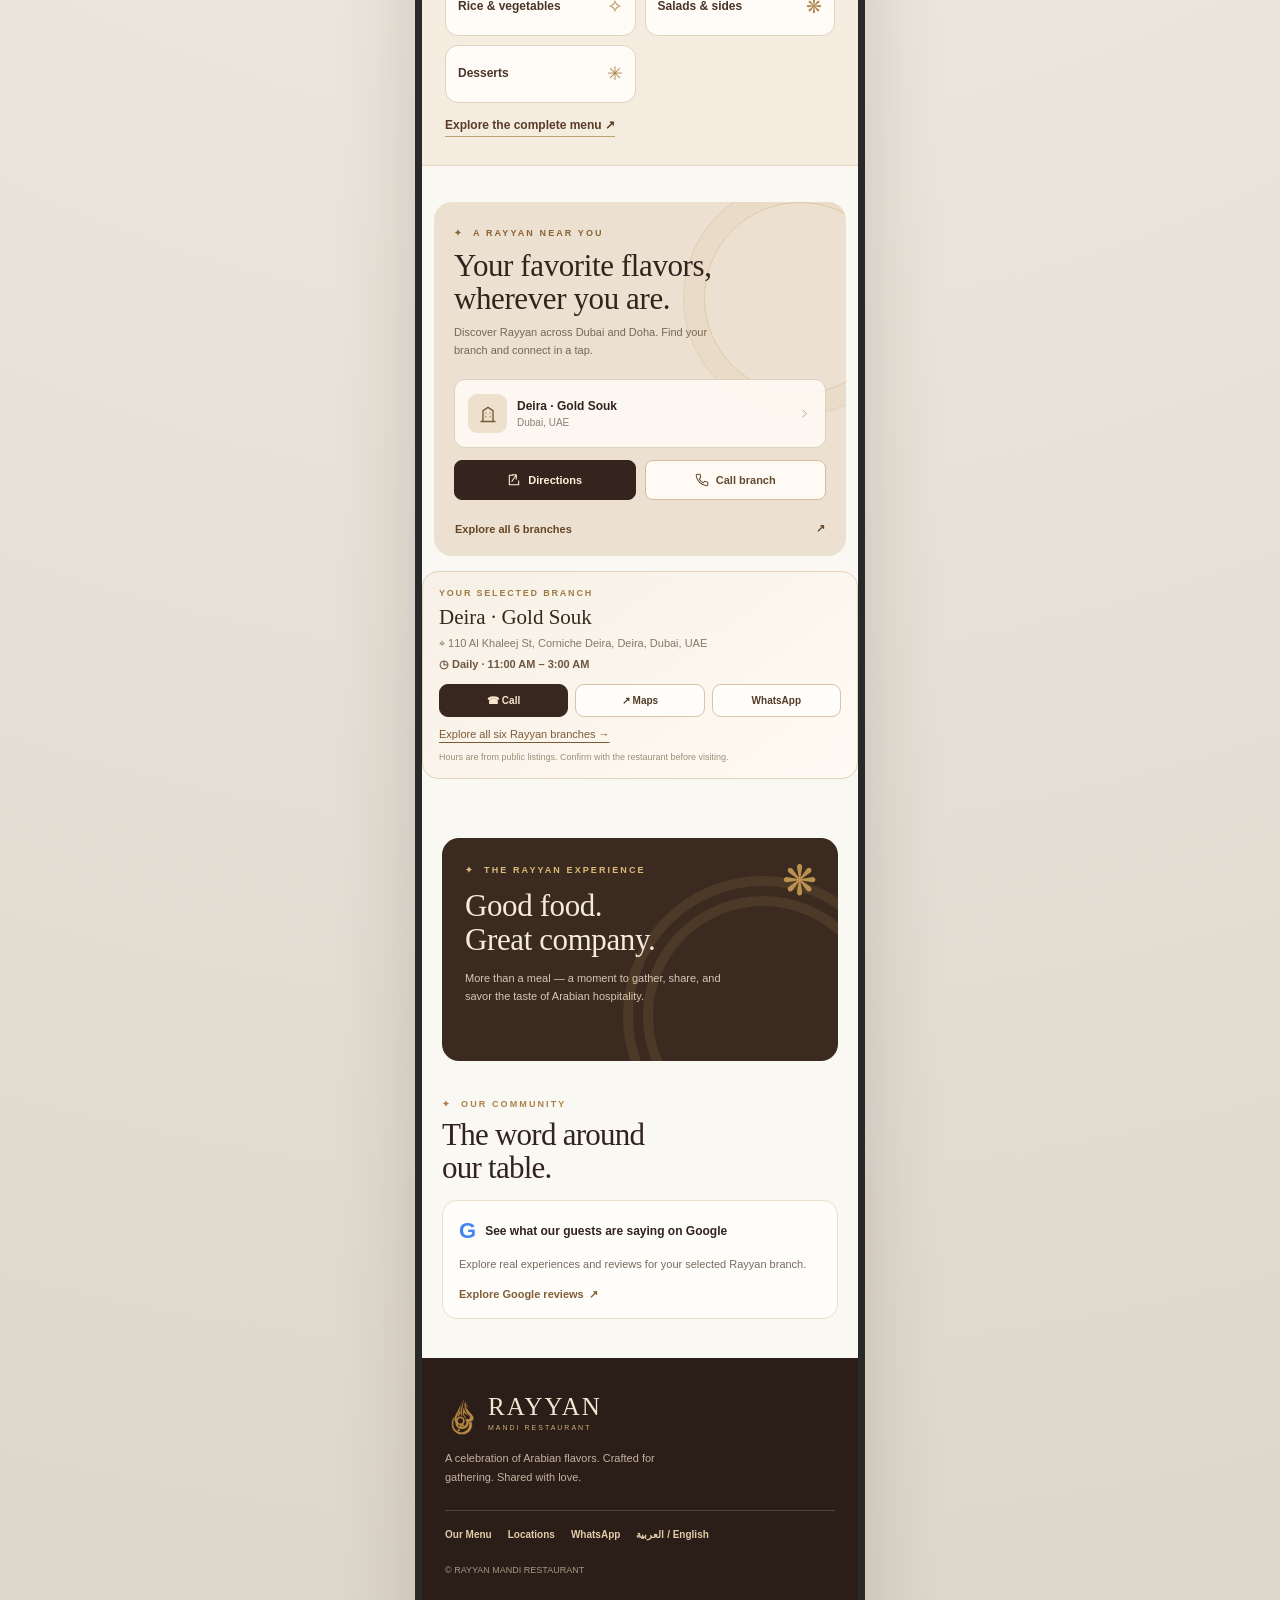
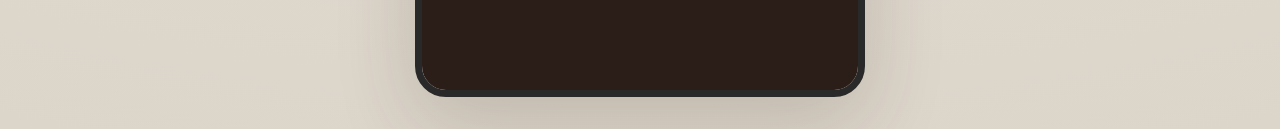
==== commit 9c4d439a: "Connect verified six branches, menu photography and full guided ordering" ====
--- a/index.html
+++ b/index.html
@@ -31,7 +31,7 @@
     @media(max-width:350px){.hero h1{font-size:40px}.hero{height:520px}.hero-dish-wrap{width:375px;height:375px}.hero-dish{width:370px;height:370px}.food-image{height:140px}.food-image img{width:145px;height:145px}.brand-txt b{font-size:21px}.head{padding:0 15px}}
     @media(prefers-reduced-motion:reduce){*,*:before,*:after{scroll-behavior:auto!important;transition:none!important;animation:none!important}}
   </style>
-<link rel="stylesheet" href="home-extras.css"></head>
+<link rel="stylesheet" href="home-extras.css"><link rel="stylesheet" href="branch-info.css"></head>
 <body>
 <div class="app" id="home">
   <div class="ribbon"><span class="star">✦</span><span data-i18n="ribbon">A taste of Arabian tradition</span><span class="star">✦</span></div>
@@ -114,5 +114,5 @@
   all('[data-go]').forEach(el=>el.onclick=()=>{closeOverlay('menuOverlay');if(el.dataset.go==='branch'){openBranch();return}if(el.dataset.go==='menuSection'){location.href='menu.html';return}if(el.dataset.go==='review-sec'){document.querySelector('.review-sec')?.scrollIntoView({behavior:'smooth'});return}scrollToId(el.dataset.go)});
   try{const saved=localStorage.getItem('rayyan_branch');if(saved){selected=branches.find(b=>b.id===saved)||selected;currentCountry=selected.country}}catch(e){};updateBranch();setLang('en');
 </script>
-<script src="home-extras.js"></script></body>
+<script src="home-extras.js"></script><script src="rayyan-branches-data.js"></script><script src="branch-info.js"></script><script src="order-sync.js"></script></body>
 </html>
--- a/branch-info.css
+++ b/branch-info.css
@@ -0,0 +1,12 @@
+
+.r-branch-panel{margin:15px 0 20px;border-radius:16px;background:linear-gradient(145deg,#f6f0e6,#fffaf3);border:1px solid #e1d2bf;padding:16px;color:#3c2a20}
+.r-branch-panel .r-eyebrow{font-size:9px;color:#a17b47;letter-spacing:1.8px;font-weight:800;text-transform:uppercase}
+.r-branch-panel h3{font:500 21px Georgia,serif;margin:7px 0 5px;color:#37271e}
+.r-branch-panel p{font-size:11px;color:#877769;line-height:1.6;margin:5px 0}
+.r-branch-panel .r-hours{font-size:11px;color:#6e563f;font-weight:700}
+.r-branch-panel .r-branch-links{display:grid;grid-template-columns:1fr 1fr 1fr;gap:7px;margin-top:13px}
+.r-branch-panel .r-branch-links a{border-radius:9px;border:1px solid #d6c4ab;padding:10px 3px;text-align:center;text-decoration:none;color:#533a29;background:#fffdf9;font-size:10px;font-weight:800}
+.r-branch-panel .r-branch-links a:first-child{background:#38271f;border-color:#38271f;color:#f8e7cd}
+.r-branch-panel .r-hint{font-size:9px;color:#9d8d7a;margin-top:11px}
+.r-branch-panel .r-see-all{display:inline-block;color:#805a34;font-size:11px;text-decoration:underline;text-underline-offset:4px;margin-top:11px}
+html[dir="rtl"] .r-branch-panel{direction:rtl}
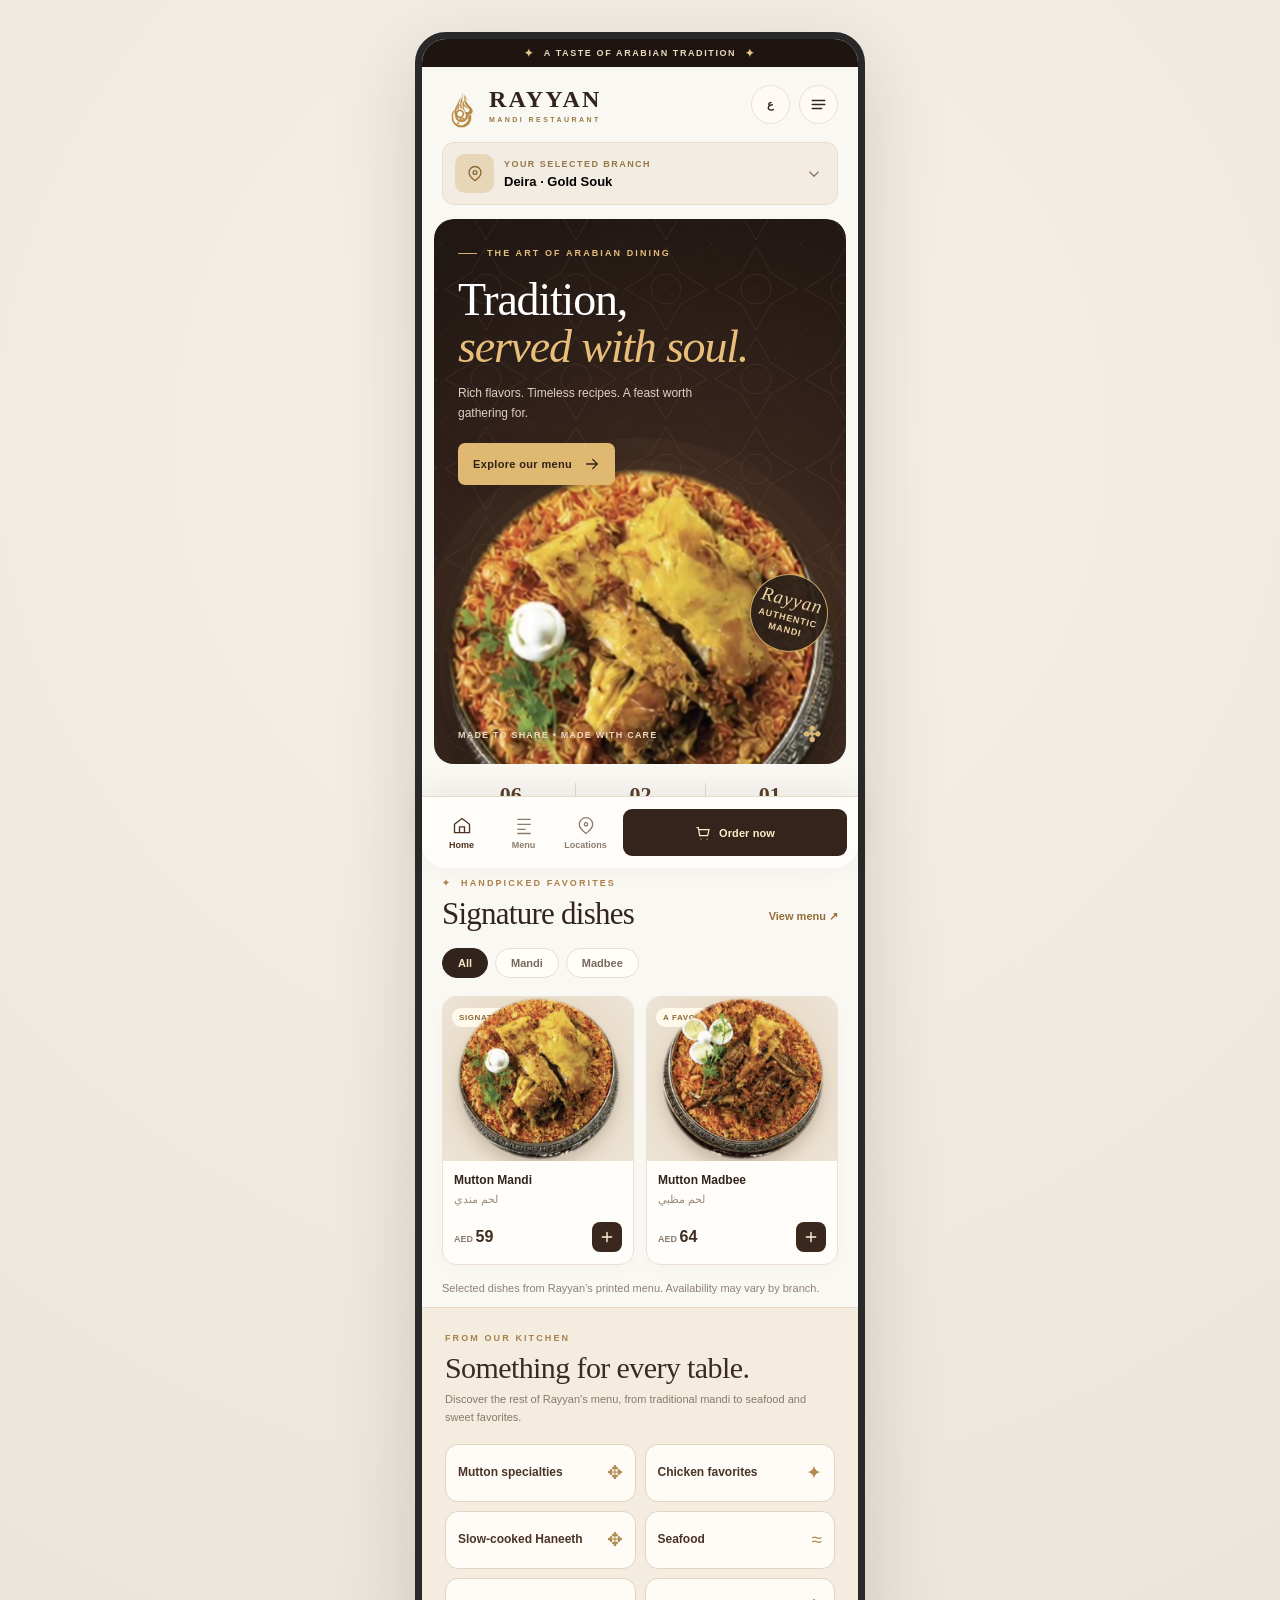
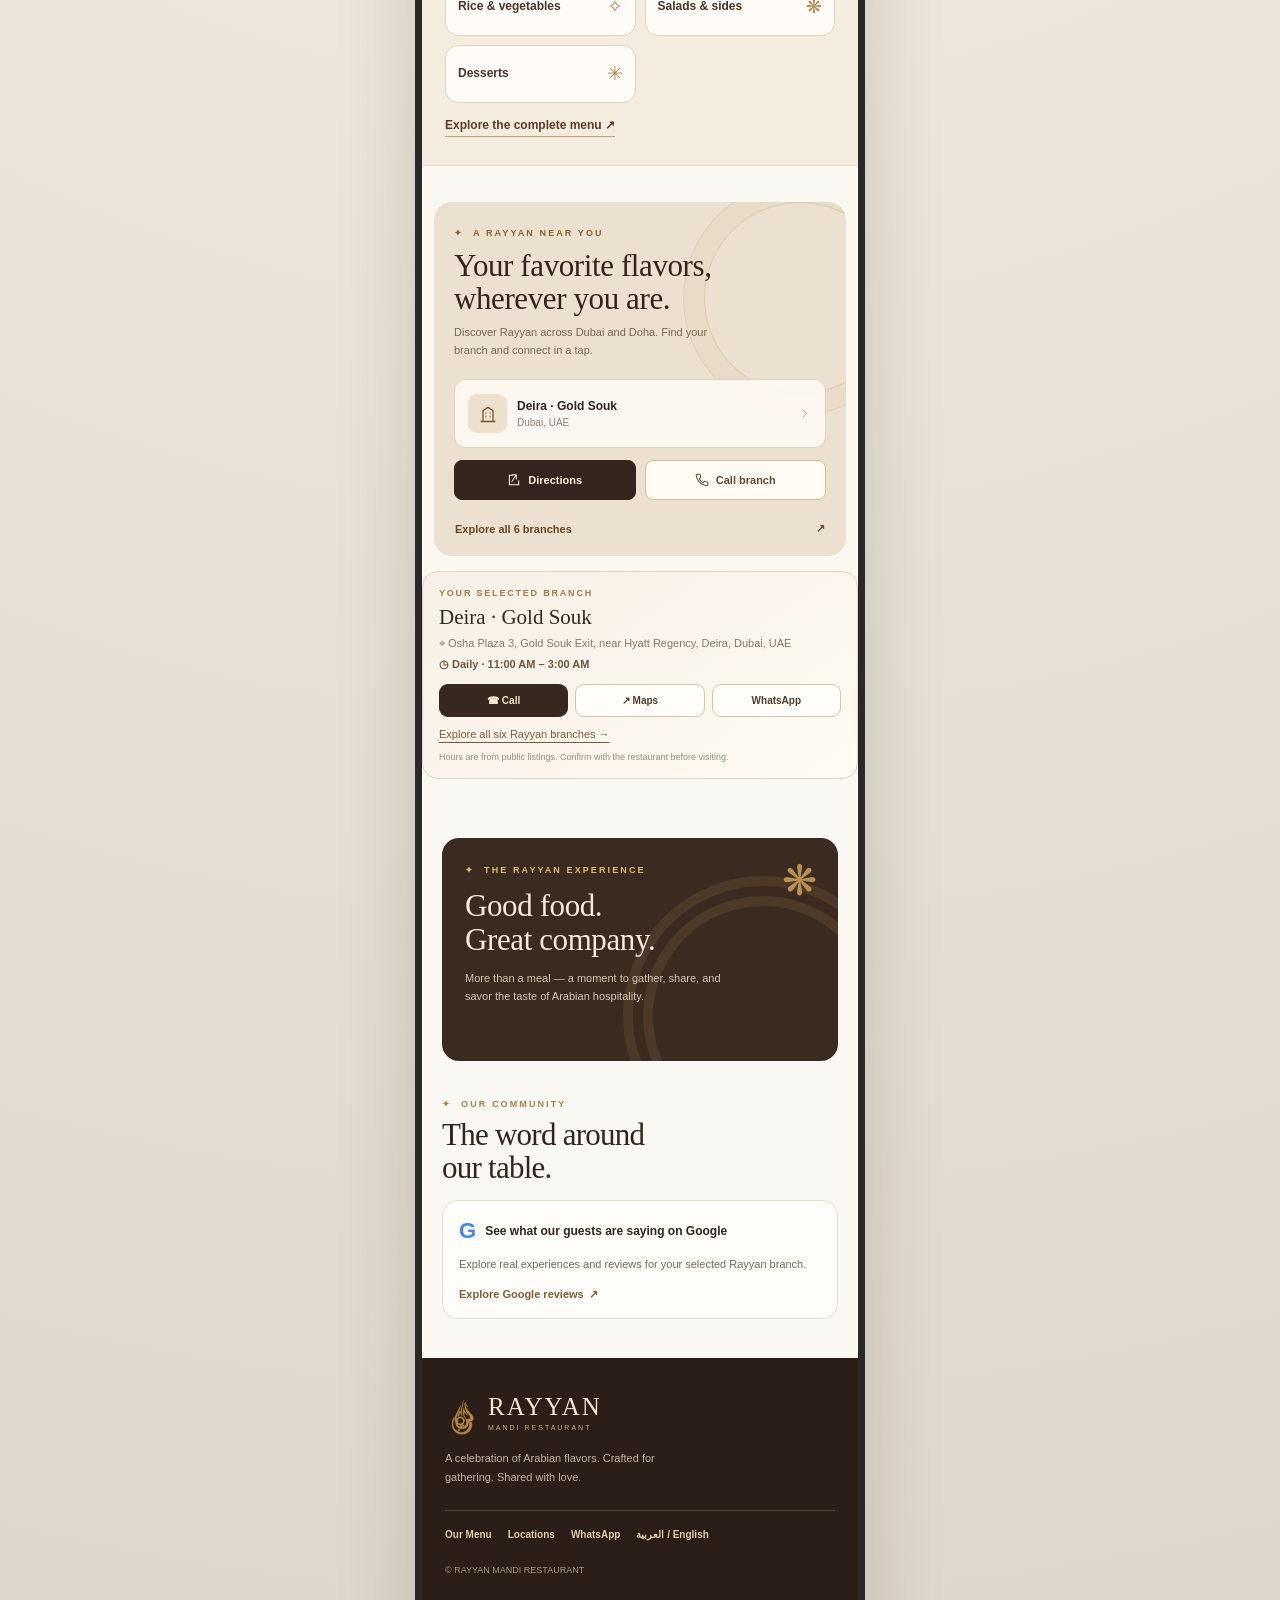
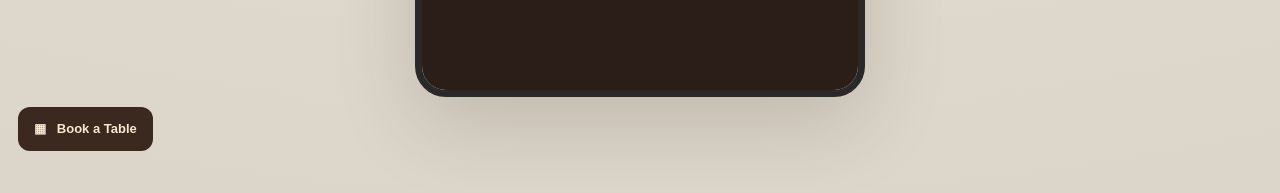
==== commit ec7938c5: "Link guest-facing Book a Table page from index.html" ====
--- a/index.html
+++ b/index.html
@@ -102,7 +102,7 @@
   function sendOrder(){const items=Object.entries(cart).filter(([id,q])=>q>0);if(!items.length)return;let sum=items.reduce((s,[id,q])=>s+products[id].price*q,0);let msg='Hello Rayyan Mandi Restaurant,\nI would like to inquire about an order from '+selected.name+':\n'+items.map(([id,q])=>'- '+products[id].name+' x '+q).join('\n')+'\n\n'+(selected.country==='qatar'?'Please confirm local prices, availability and delivery / pickup options.':'Printed UAE menu total: AED '+sum+' (subject to branch confirmation). Please confirm availability, final pricing and delivery / pickup options.')+'\nThank you!';window.open(whatsUrl(msg),'_blank','noopener')}
   function setLang(next){lang=next;document.documentElement.lang=next;document.documentElement.dir=next==='ar'?'rtl':'ltr';$('langBtn').textContent=next==='en'?'ع':'EN';all('[data-i18n]').forEach(el=>{const val=t[next][el.dataset.i18n];if(val!==undefined)el.innerHTML=val});$('heroTitle').innerHTML=next==='en'?'Tradition,<br><i>served with soul.</i>':'أصالة المذاق،<br><i>وكرم الضيافة.</i>';renderCart()}
   $('branchBtn').onclick=openBranch;$('allBranches').onclick=openBranch;$('menuBtn').onclick=()=>openOverlay('menuOverlay');$('navBranches').onclick=openBranch;
-  $('navHome').onclick=()=>scrollToId('home');$('navMenu').onclick=()=>{location.href='menu.html'};$('heroMenu').onclick=()=>{location.href='menu.html'};$('menuMore').onclick=()=>{location.href='menu.html'};$('navOrder').onclick=()=>{renderCart();openOverlay('cartOverlay')};
+  $('navHome').onclick=()=>scrollToId('home');$('navMenu').onclick=()=>{location.href='official-menu.html'};$('heroMenu').onclick=()=>{location.href='official-menu.html'};$('menuMore').onclick=()=>{location.href='official-menu.html'};$('navOrder').onclick=()=>{renderCart();openOverlay('cartOverlay')};
   $('langBtn').onclick=()=>setLang(lang==='en'?'ar':'en');$('footerLanguage').onclick=()=>setLang(lang==='en'?'ar':'en');
   $('browseDishes').onclick=()=>{closeOverlay('cartOverlay');scrollToId('menuSection')};$('sendWhatsApp').onclick=sendOrder;
   all('.add-food').forEach(el=>el.onclick=()=>addItem(el.dataset.add));
@@ -111,8 +111,8 @@
   all('[data-close]').forEach(el=>el.onclick=()=>closeOverlay(el.dataset.close));
   all('.overlay').forEach(overlay=>overlay.addEventListener('click',(e)=>{if(e.target===overlay)closeOverlay(overlay.id)}));
   document.addEventListener('keydown',e=>{if(e.key==='Escape')all('.overlay.open').forEach(el=>closeOverlay(el.id))});
-  all('[data-go]').forEach(el=>el.onclick=()=>{closeOverlay('menuOverlay');if(el.dataset.go==='branch'){openBranch();return}if(el.dataset.go==='menuSection'){location.href='menu.html';return}if(el.dataset.go==='review-sec'){document.querySelector('.review-sec')?.scrollIntoView({behavior:'smooth'});return}scrollToId(el.dataset.go)});
+  all('[data-go]').forEach(el=>el.onclick=()=>{closeOverlay('menuOverlay');if(el.dataset.go==='branch'){openBranch();return}if(el.dataset.go==='menuSection'){location.href='official-menu.html';return}if(el.dataset.go==='review-sec'){document.querySelector('.review-sec')?.scrollIntoView({behavior:'smooth'});return}scrollToId(el.dataset.go)});
   try{const saved=localStorage.getItem('rayyan_branch');if(saved){selected=branches.find(b=>b.id===saved)||selected;currentCountry=selected.country}}catch(e){};updateBranch();setLang('en');
 </script>
-<script src="home-extras.js"></script><script src="rayyan-branches-data.js"></script><script src="branch-info.js"></script><script src="order-sync.js"></script></body>
+<script src="home-extras.js"></script><script src="rayyan-branches-data.js"></script><script src="branch-info.js"></script><script src="order-sync.js"></script><a href="book-table.html" style="display:inline-flex;align-items:center;justify-content:center;min-height:44px;padding:11px 16px;margin:10px 18px;border-radius:12px;background:#3b281f;color:#f7e7d0;font-size:13px;font-weight:800;text-decoration:none">▦ &nbsp; Book a Table</a></body>
 </html>
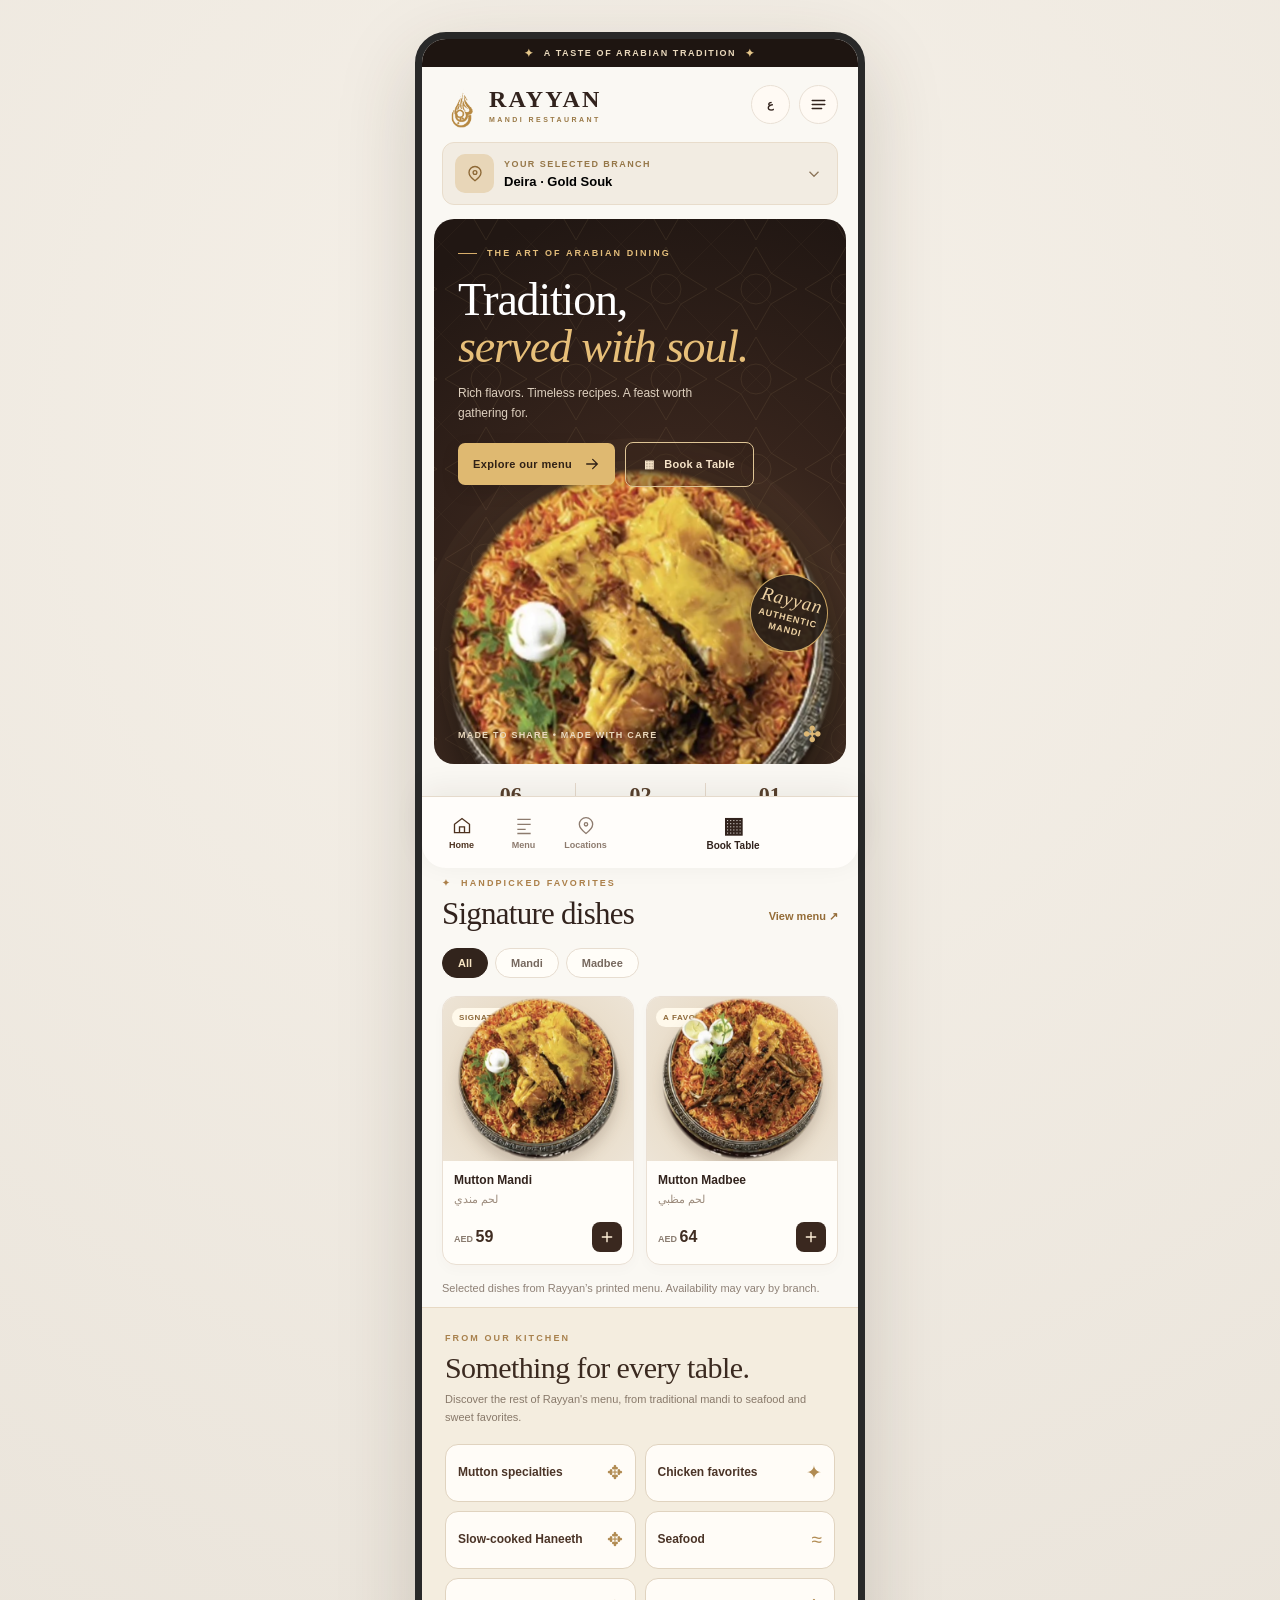
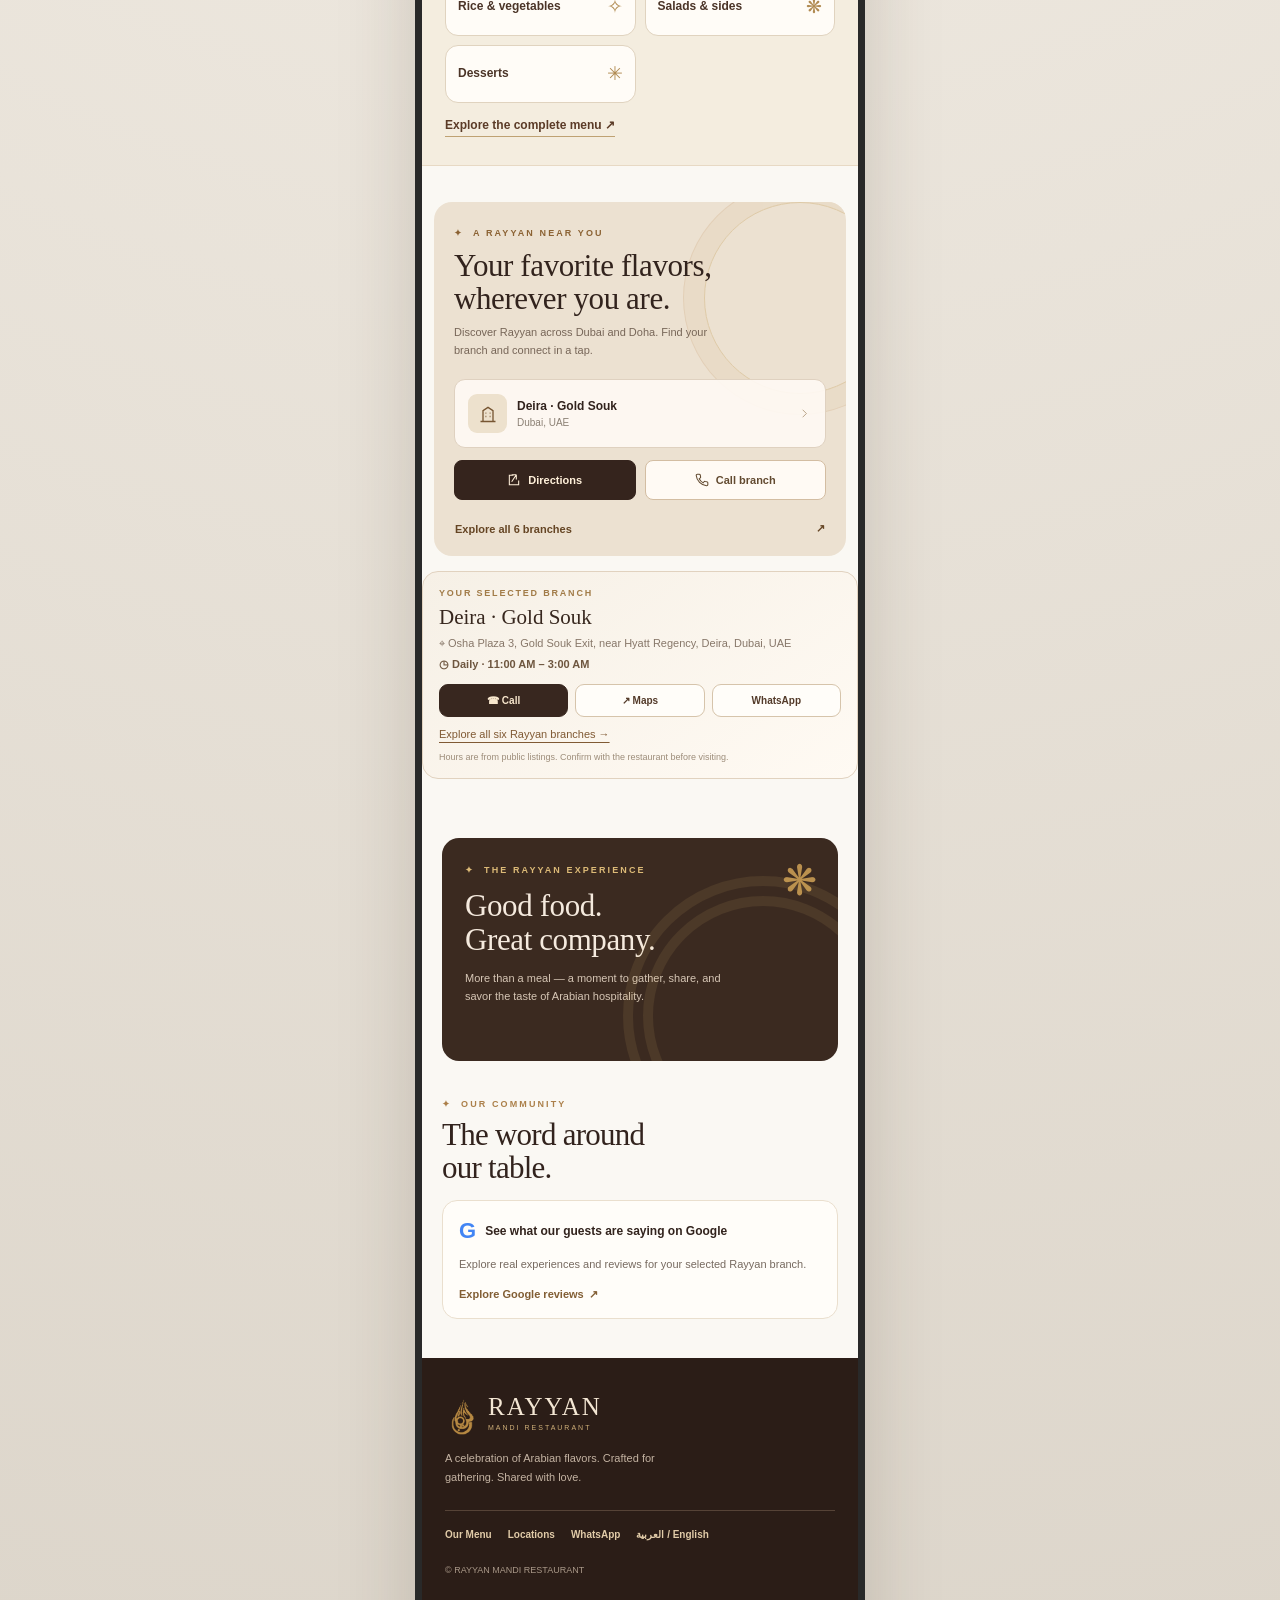
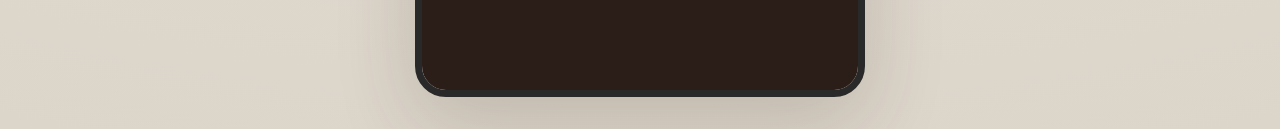
==== commit 5f271c37: "Promote Book Table to homepage hero and permanent fourth mobile nav item" ====
--- a/index.html
+++ b/index.html
@@ -31,7 +31,7 @@
     @media(max-width:350px){.hero h1{font-size:40px}.hero{height:520px}.hero-dish-wrap{width:375px;height:375px}.hero-dish{width:370px;height:370px}.food-image{height:140px}.food-image img{width:145px;height:145px}.brand-txt b{font-size:21px}.head{padding:0 15px}}
     @media(prefers-reduced-motion:reduce){*,*:before,*:after{scroll-behavior:auto!important;transition:none!important;animation:none!important}}
   </style>
-<link rel="stylesheet" href="home-extras.css"><link rel="stylesheet" href="branch-info.css"></head>
+<link rel="stylesheet" href="home-extras.css"><link rel="stylesheet" href="branch-info.css"><style>.rayyan-hero-book{display:inline-flex;align-items:center;justify-content:center;padding:13px 18px;min-height:45px;border:1px solid #dec596;color:#f6e4c9;text-decoration:none;border-radius:8px;margin:10px 0 0 10px;font-size:11px;font-weight:800;letter-spacing:.25px;background:rgba(48,30,20,.35)}.rayyan-hero-book:focus-visible{outline:2px solid #eed3a7}.rayyan-book-nav{background:none!important;border:0!important;color:inherit!important;display:flex!important;flex-direction:column;gap:3px;align-items:center;justify-content:center;min-width:0;flex:1}.rayyan-book-icon{font-size:22px;line-height:1}.rayyan-book-label{font-size:10px;white-space:nowrap}.rayyan-hero-book{position:relative;z-index:2}@media(max-width:390px){.rayyan-hero-book{margin-left:0;margin-top:9px}}</style></head>
 <body>
 <div class="app" id="home">
   <div class="ribbon"><span class="star">✦</span><span data-i18n="ribbon">A taste of Arabian tradition</span><span class="star">✦</span></div>
@@ -42,7 +42,7 @@
   <button class="branch-chooser" id="branchBtn" aria-label="Choose branch"><span class="pin"><svg width="18" height="18" viewBox="0 0 24 24" fill="none" stroke="currentColor" stroke-width="1.8"><path d="M20 10c0 5-8 11-8 11S4 15 4 10a8 8 0 1 1 16 0Z"/><circle cx="12" cy="10" r="2.5"/></svg></span><span class="branch-label"><em data-i18n="branchLabel">YOUR NEAREST BRANCH</em><strong id="activeBranchTop">Deira – Gold Souk</strong></span><span class="chev"><svg width="18" height="18" viewBox="0 0 24 24" fill="none" stroke="currentColor" stroke-width="1.7"><path d="m6 9 6 6 6-6"/></svg></span></button>
   <main>
     <section class="hero" style="padding:0">
-      <div class="hero-content"><div class="eyebrow" data-i18n="heroEyebrow">THE ART OF ARABIAN DINING</div><h1 id="heroTitle">Tradition,<br><i>served with soul.</i></h1><p data-i18n="heroText">Rich flavors. Timeless recipes. A feast worth gathering for.</p><button class="hero-cta" id="heroMenu" data-i18n-button="exploreMenu"><span data-i18n="exploreMenu">Explore our menu</span><svg viewBox="0 0 24 24" fill="none" stroke="currentColor" stroke-width="1.9" stroke-linecap="round"><path d="M4 12h16M13 5l7 7-7 7"/></svg></button></div>
+      <div class="hero-content"><div class="eyebrow" data-i18n="heroEyebrow">THE ART OF ARABIAN DINING</div><h1 id="heroTitle">Tradition,<br><i>served with soul.</i></h1><p data-i18n="heroText">Rich flavors. Timeless recipes. A feast worth gathering for.</p><button class="hero-cta" id="heroMenu" data-i18n-button="exploreMenu"><span data-i18n="exploreMenu">Explore our menu</span><svg viewBox="0 0 24 24" fill="none" stroke="currentColor" stroke-width="1.9" stroke-linecap="round"><path d="M4 12h16M13 5l7 7-7 7"/></svg></button><a href="book-table.html" class="rayyan-hero-book">▦ &nbsp; Book a Table</a></div>
       <div class="hero-dish-wrap" aria-hidden="true"><div class="hero-ring"></div><img class="hero-dish" src="[data-uri]" alt=""></div>
       <div class="round-stamp"><span>Rayyan</span>AUTHENTIC<br>MANDI</div>
       <div class="hero-bottom"><span>MADE TO SHARE • MADE WITH CARE</span><span class="swirl">✣</span></div>
@@ -63,7 +63,7 @@
     <section class="review-sec"><div class="section-kicker" data-i18n="community">OUR COMMUNITY</div><div class="title-row" style="margin-bottom:0"><h2 class="section-title" data-i18n="reviewTitle">The word around<br>our table.</h2></div><div class="review-box"><div class="review-top"><span class="google-g">G</span><b data-i18n="googleReviews">See what our guests are saying on Google</b></div><p data-i18n="reviewText">Explore real experiences and reviews for your selected Rayyan branch.</p><a class="review-link" href="https://www.google.com/maps/search/?api=1&query=Rayyan+Mandi+Deira+Gold+Souk" id="reviewsLink" target="_blank" rel="noopener"><span data-i18n="readReviews">Explore Google reviews</span> ↗</a></div></section>
   </main>
   <footer><div class="footer-logo"><img src="[data-uri]" alt=""><div><div class="name">RAYYAN</div><small>MANDI RESTAURANT</small></div></div><p class="footer-desc" data-i18n="footerText">A celebration of Arabian flavors. Crafted for gathering. Shared with love.</p><div class="footer-rule"></div><div class="footer-links"><a href="#menuSection" data-i18n="menuFooter">Our Menu</a><a href="#branchesSection" data-i18n="branchFooter">Locations</a><a id="footerWhatsApp" href="#" target="_blank" rel="noopener">WhatsApp</a><button id="footerLanguage" style="background:none;border:0;color:inherit;padding:0;font:inherit">العربية / English</button></div><div class="copyright">© RAYYAN MANDI RESTAURANT</div></footer>
-  <nav class="nav" aria-label="Bottom navigation"><button class="nav-item active" id="navHome"><svg width="20" height="20" viewBox="0 0 24 24" stroke="currentColor" fill="none" stroke-width="1.6"><path d="m3 10 9-7 9 7v10H3zM9 20v-7h6v7"/></svg><span data-i18n="home">Home</span></button><button class="nav-item" id="navMenu"><svg width="20" height="20" viewBox="0 0 24 24" stroke="currentColor" fill="none" stroke-width="1.6"><path d="M4 4h16M4 10h16M4 16h10M4 21h16"/></svg><span data-i18n="menu">Menu</span></button><button class="nav-item" id="navBranches"><svg width="20" height="20" viewBox="0 0 24 24" fill="none" stroke="currentColor" stroke-width="1.6"><path d="M20 10c0 5-8 11-8 11S4 15 4 10a8 8 0 1 1 16 0Z"/><circle cx="12" cy="10" r="2"/></svg><span data-i18n="locations">Locations</span></button><button class="nav-order" id="navOrder"><svg width="16" height="16" viewBox="0 0 24 24" fill="none" stroke="currentColor" stroke-width="1.8"><path d="M3 4h2l2 12h12l2-9H6M9 21h.01M18 21h.01" stroke-linecap="round"/></svg><span data-i18n="order">Order now</span><span class="count" id="cartCount">0</span></button></nav>
+  <nav class="nav" aria-label="Bottom navigation"><button class="nav-item active" id="navHome"><svg width="20" height="20" viewBox="0 0 24 24" stroke="currentColor" fill="none" stroke-width="1.6"><path d="m3 10 9-7 9 7v10H3zM9 20v-7h6v7"/></svg><span data-i18n="home">Home</span></button><button class="nav-item" id="navMenu"><svg width="20" height="20" viewBox="0 0 24 24" stroke="currentColor" fill="none" stroke-width="1.6"><path d="M4 4h16M4 10h16M4 16h10M4 21h16"/></svg><span data-i18n="menu">Menu</span></button><button class="nav-item" id="navBranches"><svg width="20" height="20" viewBox="0 0 24 24" fill="none" stroke="currentColor" stroke-width="1.6"><path d="M20 10c0 5-8 11-8 11S4 15 4 10a8 8 0 1 1 16 0Z"/><circle cx="12" cy="10" r="2"/></svg><span data-i18n="locations">Locations</span></button><button class="nav-item rayyan-book-nav" id="navOrder" type="button" aria-label="Book a Table"><span class="rayyan-book-icon">▦</span><span class="rayyan-book-label">Book Table</span><span id="cartCount" class="count" style="display:none">0</span></button></nav>
 </div>
 <div class="overlay" id="branchOverlay" aria-hidden="true"><div class="sheet" role="dialog" aria-modal="true" aria-label="Select restaurant branch"><div class="grab"></div><div class="sheet-h"><div><h2 data-i18n="chooseBranch">Choose your branch</h2><div class="sheet-sub" data-i18n="chooseBranchSub">Your menu, contact and directions in one place.</div></div><button class="sheet-close" data-close="branchOverlay" aria-label="Close"><svg width="18" height="18" viewBox="0 0 24 24" fill="none" stroke="currentColor" stroke-width="1.8"><path d="M5 5l14 14M19 5 5 19"/></svg></button></div><div class="country-tabs"><button class="country-tab active" data-country="uae">UAE · Dubai</button><button class="country-tab" data-country="qatar">Qatar · Doha</button></div><div class="branch-list" id="branchList"></div></div></div>
 <div class="overlay" id="cartOverlay" aria-hidden="true"><div class="sheet" role="dialog" aria-modal="true" aria-label="Your order"><div class="grab"></div><div class="sheet-h"><div><h2 data-i18n="yourOrder">Your order</h2><div class="sheet-sub" id="cartBranchText">Deira – Gold Souk</div></div><button class="sheet-close" data-close="cartOverlay" aria-label="Close"><svg width="18" height="18" viewBox="0 0 24 24" fill="none" stroke="currentColor" stroke-width="1.8"><path d="M5 5l14 14M19 5 5 19"/></svg></button></div><div class="cart-body" id="cartItems"></div><div id="cartCheckout" class="hidden"><div class="cart-total"><span data-i18n="total">Estimated subtotal</span><span id="cartTotal">AED 0</span></div><button class="primary-wide" id="sendWhatsApp"><svg width="17" height="17" viewBox="0 0 24 24" stroke="currentColor" fill="none" stroke-width="1.8"><path d="M21 11.6A9 9 0 0 1 7 19.1L3 20l1-3.9A9 9 0 1 1 21 11.6ZM8 9c1 2.6 3 4.3 5.9 5.2.5.3 1.3-.2 1.8-.7"/></svg><span data-i18n="continueWhatsapp">Continue on WhatsApp</span></button><p class="cart-note" data-i18n="cartNote">A WhatsApp message will be prepared for your selected branch. Nothing is sent automatically.</p></div><button class="primary-wide hidden" id="browseDishes" data-i18n="browseDishes">Browse signature dishes</button></div></div></div>
@@ -114,5 +114,5 @@
   all('[data-go]').forEach(el=>el.onclick=()=>{closeOverlay('menuOverlay');if(el.dataset.go==='branch'){openBranch();return}if(el.dataset.go==='menuSection'){location.href='official-menu.html';return}if(el.dataset.go==='review-sec'){document.querySelector('.review-sec')?.scrollIntoView({behavior:'smooth'});return}scrollToId(el.dataset.go)});
   try{const saved=localStorage.getItem('rayyan_branch');if(saved){selected=branches.find(b=>b.id===saved)||selected;currentCountry=selected.country}}catch(e){};updateBranch();setLang('en');
 </script>
-<script src="home-extras.js"></script><script src="rayyan-branches-data.js"></script><script src="branch-info.js"></script><script src="order-sync.js"></script><a href="book-table.html" style="display:inline-flex;align-items:center;justify-content:center;min-height:44px;padding:11px 16px;margin:10px 18px;border-radius:12px;background:#3b281f;color:#f7e7d0;font-size:13px;font-weight:800;text-decoration:none">▦ &nbsp; Book a Table</a></body>
+<script src="home-extras.js"></script><script src="rayyan-branches-data.js"></script><script src="branch-info.js"></script><script src="order-sync.js"></script><script>document.getElementById("navOrder")?.addEventListener("click",function(e){e.preventDefault();e.stopImmediatePropagation();location.href="book-table.html"},true);</script></body>
 </html>
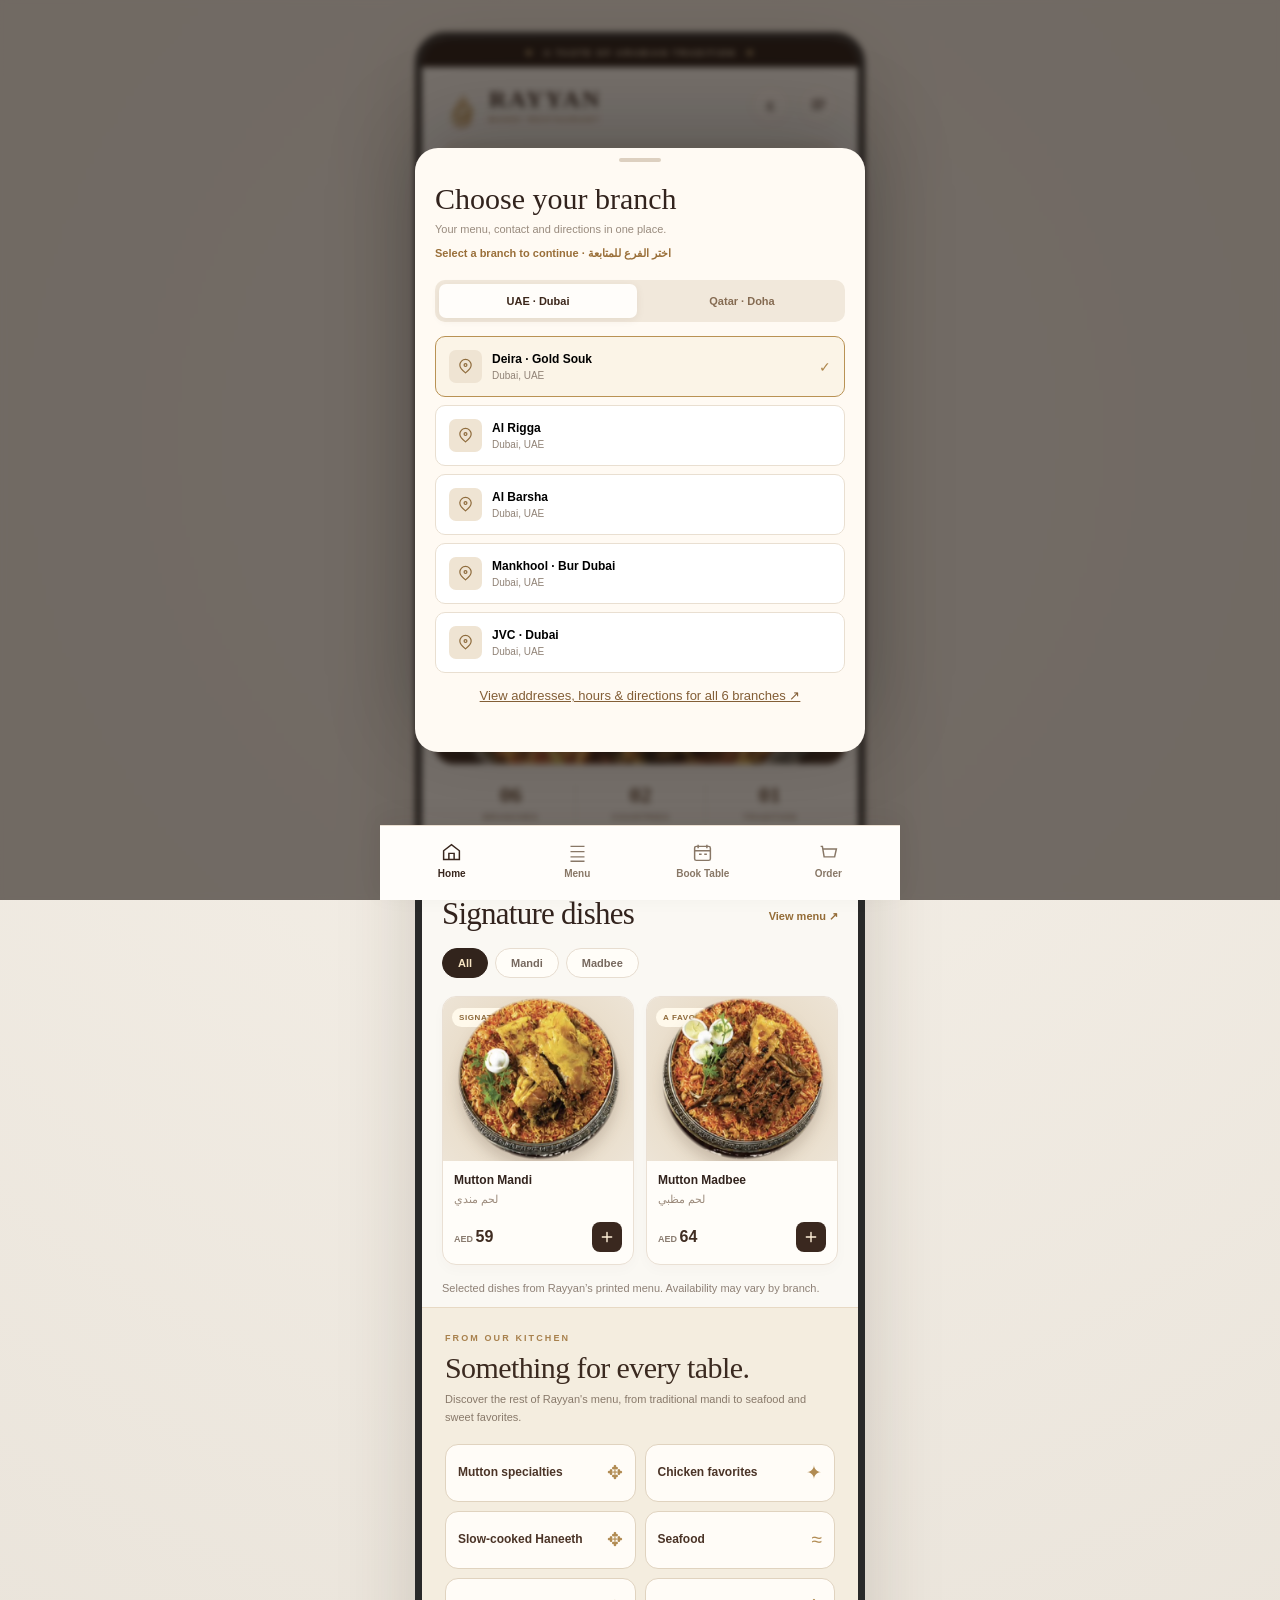
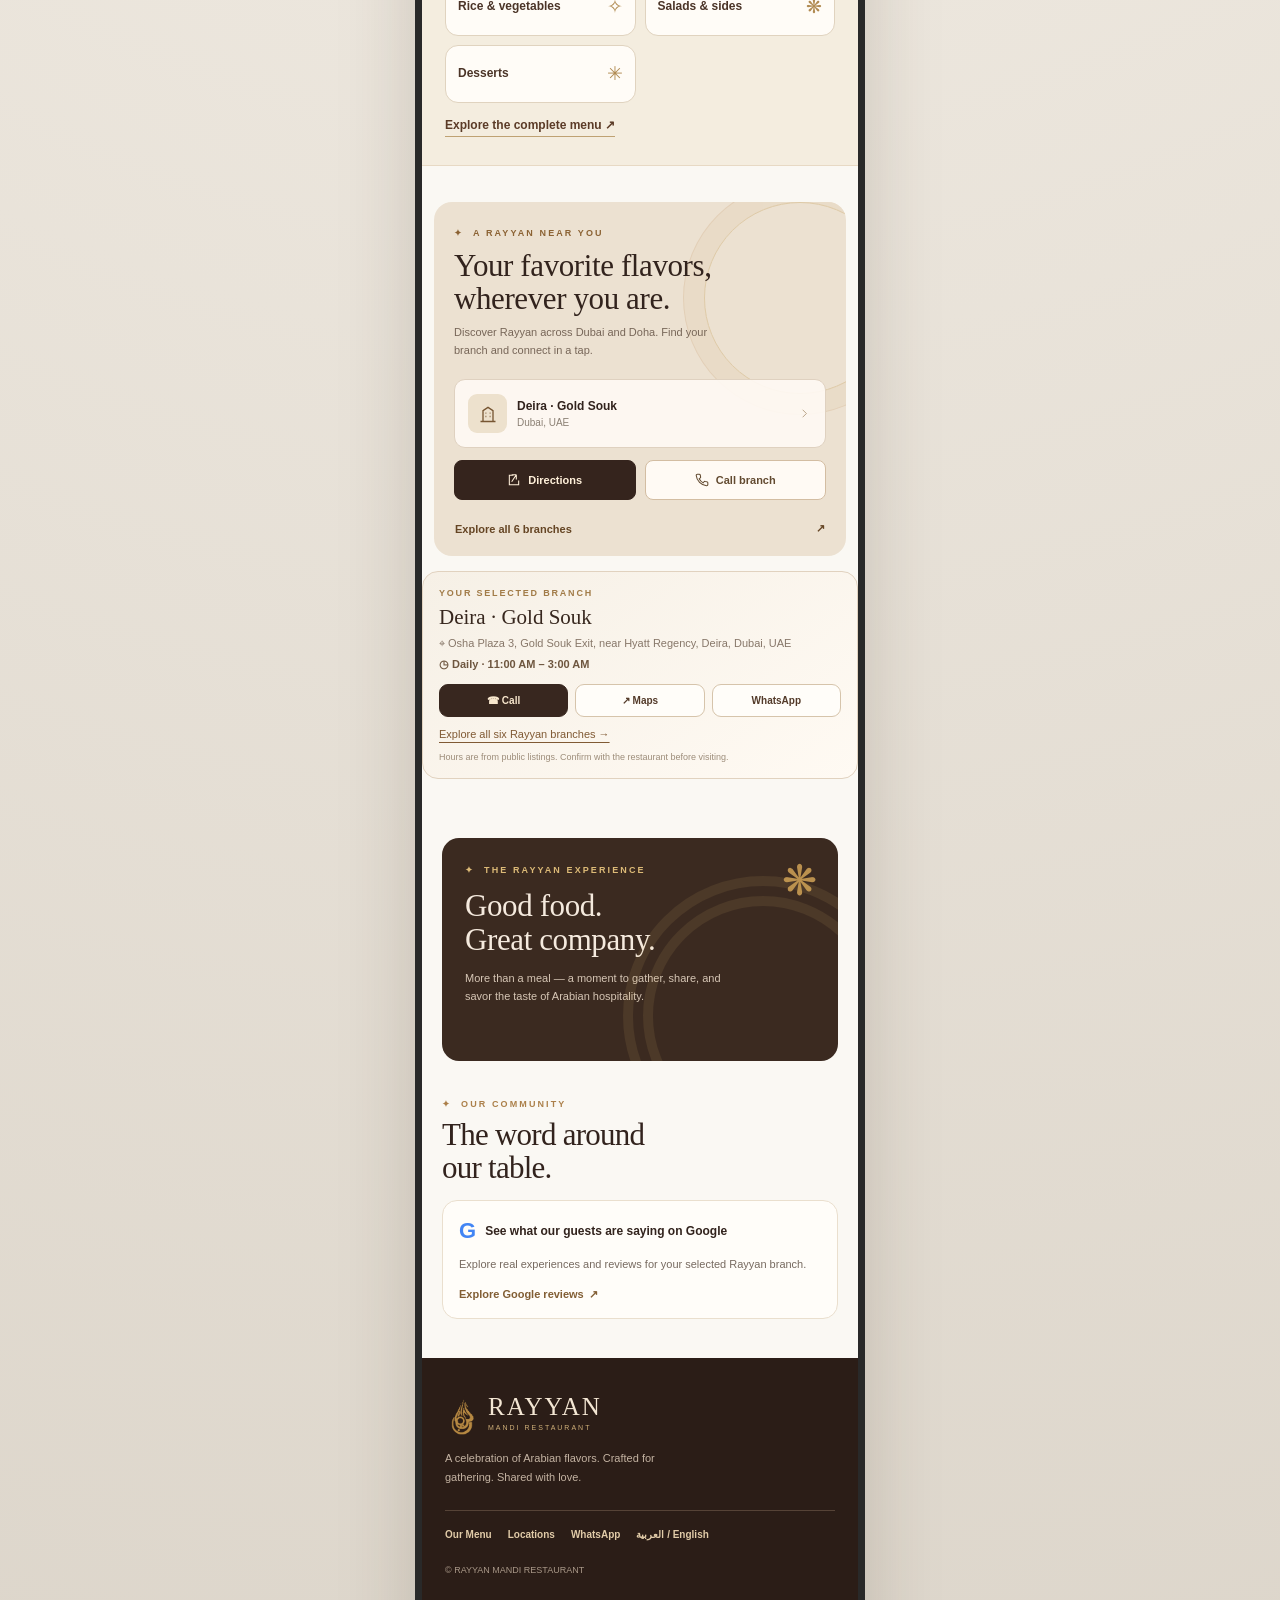
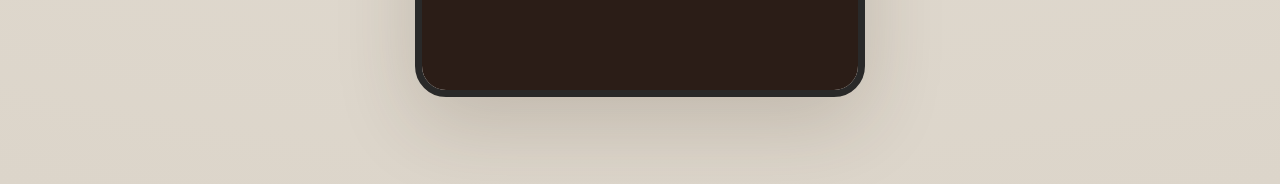
==== commit 539a7e13: "Apply equal four-tab mobile navigation and required branch chooser to index.html" ====
--- a/index.html
+++ b/index.html
@@ -31,7 +31,7 @@
     @media(max-width:350px){.hero h1{font-size:40px}.hero{height:520px}.hero-dish-wrap{width:375px;height:375px}.hero-dish{width:370px;height:370px}.food-image{height:140px}.food-image img{width:145px;height:145px}.brand-txt b{font-size:21px}.head{padding:0 15px}}
     @media(prefers-reduced-motion:reduce){*,*:before,*:after{scroll-behavior:auto!important;transition:none!important;animation:none!important}}
   </style>
-<link rel="stylesheet" href="home-extras.css"><link rel="stylesheet" href="branch-info.css"><style>.rayyan-hero-book{display:inline-flex;align-items:center;justify-content:center;padding:13px 18px;min-height:45px;border:1px solid #dec596;color:#f6e4c9;text-decoration:none;border-radius:8px;margin:10px 0 0 10px;font-size:11px;font-weight:800;letter-spacing:.25px;background:rgba(48,30,20,.35)}.rayyan-hero-book:focus-visible{outline:2px solid #eed3a7}.rayyan-book-nav{background:none!important;border:0!important;color:inherit!important;display:flex!important;flex-direction:column;gap:3px;align-items:center;justify-content:center;min-width:0;flex:1}.rayyan-book-icon{font-size:22px;line-height:1}.rayyan-book-label{font-size:10px;white-space:nowrap}.rayyan-hero-book{position:relative;z-index:2}@media(max-width:390px){.rayyan-hero-book{margin-left:0;margin-top:9px}}</style></head>
+<link rel="stylesheet" href="home-extras.css"><link rel="stylesheet" href="branch-info.css"><style>.rayyan-hero-book{display:inline-flex;align-items:center;justify-content:center;padding:13px 18px;min-height:45px;border:1px solid #dec596;color:#f6e4c9;text-decoration:none;border-radius:8px;margin:10px 0 0 10px;font-size:11px;font-weight:800;letter-spacing:.25px;background:rgba(48,30,20,.35)}.rayyan-hero-book:focus-visible{outline:2px solid #eed3a7}.rayyan-book-nav{background:none!important;border:0!important;color:inherit!important;display:flex!important;flex-direction:column;gap:3px;align-items:center;justify-content:center;min-width:0;flex:1}.rayyan-book-icon{font-size:22px;line-height:1}.rayyan-book-label{font-size:10px;white-space:nowrap}.rayyan-hero-book{position:relative;z-index:2}@media(max-width:390px){.rayyan-hero-book{margin-left:0;margin-top:9px}}</style><link rel="stylesheet" href="nav-location.css?v=2"></head>
 <body>
 <div class="app" id="home">
   <div class="ribbon"><span class="star">✦</span><span data-i18n="ribbon">A taste of Arabian tradition</span><span class="star">✦</span></div>
@@ -114,5 +114,5 @@
   all('[data-go]').forEach(el=>el.onclick=()=>{closeOverlay('menuOverlay');if(el.dataset.go==='branch'){openBranch();return}if(el.dataset.go==='menuSection'){location.href='official-menu.html';return}if(el.dataset.go==='review-sec'){document.querySelector('.review-sec')?.scrollIntoView({behavior:'smooth'});return}scrollToId(el.dataset.go)});
   try{const saved=localStorage.getItem('rayyan_branch');if(saved){selected=branches.find(b=>b.id===saved)||selected;currentCountry=selected.country}}catch(e){};updateBranch();setLang('en');
 </script>
-<script src="home-extras.js"></script><script src="rayyan-branches-data.js"></script><script src="branch-info.js"></script><script src="order-sync.js"></script><script>document.getElementById("navOrder")?.addEventListener("click",function(e){e.preventDefault();e.stopImmediatePropagation();location.href="book-table.html"},true);</script></body>
+<script src="home-extras.js"></script><script src="rayyan-branches-data.js"></script><script src="branch-info.js"></script><script src="order-sync.js"></script><script>document.getElementById("navOrder")?.addEventListener("click",function(e){e.preventDefault();e.stopImmediatePropagation();location.href="book-table.html"},true);</script><script src="nav-location.js?v=2"></script></body>
 </html>
--- a/nav-location.css
+++ b/nav-location.css
@@ -0,0 +1,10 @@
+/* Shared four-item Rayyan mobile navigation: equal columns and safe-area support */
+.rayyan-four-nav{position:fixed!important;bottom:0!important;left:50%!important;transform:translateX(-50%)!important;width:100%!important;max-width:520px!important;z-index:50!important;display:grid!important;grid-template-columns:repeat(4,minmax(0,1fr))!important;align-items:stretch!important;justify-items:stretch!important;gap:0!important;min-height:72px!important;padding:10px 9px max(15px,env(safe-area-inset-bottom))!important;background:#fffdfa!important;border-top:1px solid #eadfd1!important;border-radius:0!important;box-shadow:0 -7px 24px rgba(55,38,26,.06)!important}
+.rayyan-four-nav>a{display:flex!important;flex-direction:column!important;align-items:center!important;justify-content:center!important;gap:5px!important;min-width:0!important;min-height:49px!important;margin:0!important;padding:4px 2px!important;border:0!important;border-radius:8px!important;background:transparent!important;color:#887766!important;text-align:center!important;text-decoration:none!important;font:700 10px/1.2 "Avenir Next",Arial,sans-serif!important;white-space:nowrap!important}
+.rayyan-four-nav>a svg{width:21px!important;height:21px!important;stroke:currentColor!important;fill:none!important;stroke-width:1.7!important;flex-shrink:0}
+.rayyan-four-nav>a.current{color:#38261d!important}
+.rayyan-four-nav>a:focus-visible{outline:2px solid #bc955e!important;outline-offset:-2px}
+.rayyan-four-nav>a>span{display:block!important;font:inherit!important;margin:0!important}
+body{padding-bottom:max(87px,calc(72px + env(safe-area-inset-bottom)))!important}
+.rayyan-location-required .sheet-close{display:none!important}
+.rayyan-location-required .sheet-sub:after{content:"Select a branch to continue · اختر الفرع للمتابعة";display:block;font-size:11px;margin-top:7px;color:#9a6f39;font-weight:700}
